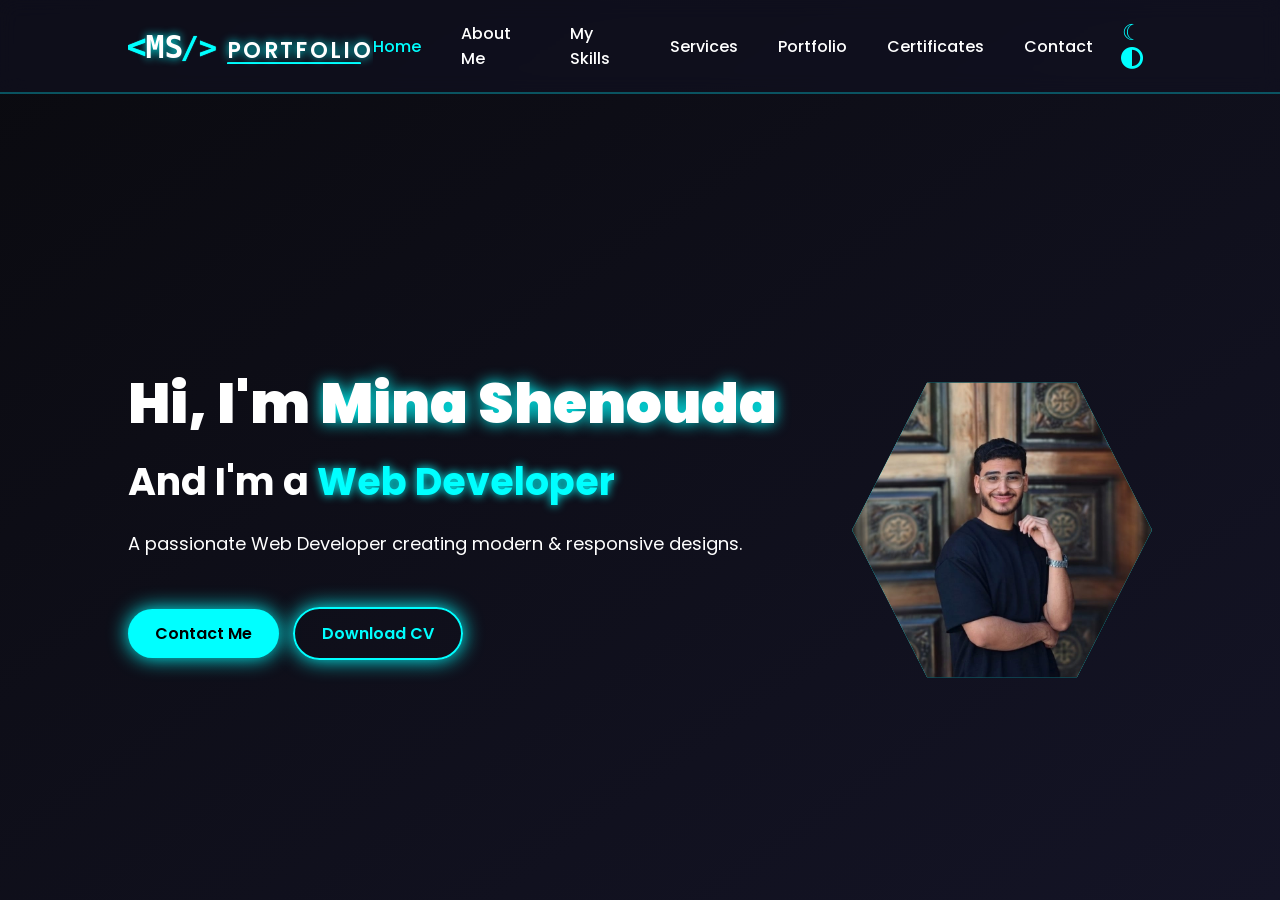
==== index.html @ 199a27c0 "Initial commit - Fresh Portfolio" ====
<!DOCTYPE html>
<html lang="en">
<head>
  <meta charset="UTF-8" />
  <meta name="viewport" content="width=device-width, initial-scale=1.0" />
  <title>Mina Shenouda</title>
  <link href="https://fonts.googleapis.com/css2?family=Poppins:wght@300;400;600;700;900&display=swap" rel="stylesheet"/>
  <!-- AOS CSS -->
  <link href="https://unpkg.com/aos@2.3.1/dist/aos.css" rel="stylesheet"/>
  <link rel="stylesheet" href="00.css" />
  <link rel="stylesheet" href="https://cdnjs.cloudflare.com/ajax/libs/font-awesome/6.5.0/css/all.min.css"/>

    

</head>
<body>
  <!-- HEADER -->
  <!-- HEADER -->
  <header>
    
    
      <!-- LOGO -->
    <svg xmlns="http://www.w3.org/2000/svg" viewBox="0 0 420 70" width="250" height="50">
  <!-- <MS/> -->
  <text class="font" x="-3" y="55" font-family="monospace" font-size="58" font-weight="700" 
        fill="#0ff"   opacity="7" style="text-shadow: 0 0 1px #0ff;">&lt;</text>

  <text x="30" y="55" font-family="monospace" font-size="54" font-weight="700" 
      fill=" var(--text)"    opacity="3" style="   text-shadow: 0 0 8px #0ff;">MS</text>

  <text x="90" y="55" font-family="monospace" font-size="52" font-weight="700" 
        fill="#0ff" opacity="7"  style="text-shadow: 0 0 1px #0ff;">/&gt;</text>

  <!-- PORTFOLIO -->
  <text x="170" y="55" font-family="Poppins, sans-serif" font-size="38" font-weight="600" 
     letter-spacing="4" fill=" var(--text)"  style="  text-shadow: 0 0 10px #0ff;">PORTFOLIO</text>

  <!-- خط تحت -->
  <rect x="170" y="63" width="230" height="3" rx="2" 
        fill="#0ff" opacity="7" style="filter: drop-shadow(0 0 1px #0ff);"/>
</svg>
 






    
    <!-- قائمة الكمبيوتر -->
    <nav class="desk-nav">
      <a href="index.html">Home</a>
      <a href="about me.html">About Me</a>
      <a href="my skiils.html">My Skills</a>
      <a href="sevices.html">Services</a>
      <a href="portofolio.html">Portfolio</a>
      <a href="certificates.html">Certificates</a>
      <a href="contact.html">Contact</a>
    </nav>

    <!-- زر القائمة (موبايل) -->
    <button class="menu-toggle">
      <span></span>
      <span></span>
      <span></span>
    </button>

    <!-- زر الثيم -->
     <button class="theme-toggle desk-only"><i class="fas fa-adjust"></i></button>
  </header>

  <!-- قائمة الموبايل -->
  <nav class="mobile-nav  ">
    <button class="theme-toggle  top  "><i class="fas fa-adjust"></i></button>
    <a href="index.html" class="active">Home</a>
    <a href="about me.html">About Me</a>
    <a href="my skiils.html">My Skills</a>
    <a href="sevices.html">Services</a>
    <a href="portofolio.html">Portfolio</a>
    <a href="certificates.html">Certificates</a>
    <a href="contact.html">Contact</a>
  </nav>
  <div class="overlay"></div>

  <!-- HERO -->
  <section class="hero" id="home">
    <div class="hero-text">
      <h1>Hi, I'm <span>Mina Shenouda</span></h1>
      <h3>And I'm a <span id="typed"></span></h3>
      <p>A passionate Web Developer creating modern & responsive designs.</p>
      <a href="contact.html" class="btn">Contact Me</a>
      <a href="Mina_Shenouda_CV_ATS (3).pdf" class="btn btn-outline">Download CV</a>
    </div>
  <div class="shadoimg">
    <div class="hero-img">
      <img src="WhatsApp Image 2026-07-01 at 4.11.29 PM.jpeg" alt="Profile"/>
    </div>
    </div>
  </section>

  <!-- AOS JS -->
  <script src="https://unpkg.com/aos@2.3.1/dist/aos.js"></script>
  <script>
    document.addEventListener("DOMContentLoaded", () => {
      // ===== Typed Effect =====
      const phrases = [
        "Web Developer",
        "UI/UX Specialist.",
        "Problem Solver.",
        "Product builder"
      ];
      const typedEl = document.getElementById("typed");
      let phraseIndex = 0, charIndex = 0, deleting = false;

      function typeEffect() {
        if (!typedEl) return;
        const current = phrases[phraseIndex];
        if (!deleting) {
          typedEl.textContent = current.slice(0, ++charIndex);
          if (charIndex === current.length) {
            deleting = true;
            setTimeout(typeEffect, 1200);
            return;
          }
        } else {
          typedEl.textContent = current.slice(0, --charIndex);
          if (charIndex === 0) {
            deleting = false;
            phraseIndex = (phraseIndex + 1) % phrases.length;
          }
        }
        setTimeout(typeEffect, deleting ? 60 : 90);
      }
      typeEffect();

      // ===== AOS Initialization =====
      AOS.init({ duration: 1000, once: true });

      // ===== القائمة (موبايل) =====
    

      // ===== زر تغيير الثيم =====
      const themeBtn = document.querySelector(".theme-toggle");
      themeBtn.addEventListener("click", () => {
        document.body.classList.toggle("light");
      });
    });
  </script>
  <script src="333.js"></script>
</body>
</html>
---- 00.css ----
:root {
  --bg-start: #0a0a0f;
  --bg-end: #141426;
  --panel: #111122;
  --accent: #0ff;   /* أخضر نيون ثابت */
  --muted: #9aa0a6;
  --text: #fff;
}

/* الوضع الداكن */
[data-theme="dark"] {
  --bg-start: #0a0a0f;
  --bg-end: #141426;
  --panel: #111122;
  --text: #fff;
  --accent: #0ff;
}

/* الوضع الفاتح */
[data-theme="light"] {
  --bg-start: #f9f9ff;
  --bg-end: #e0e0ff;
  --panel: #fff;
  --text: #000000 !important; /* النص غامق عشان يبان */
  --accent: #0ff;
}

/* ===== Global ===== */
* {
  margin: 0;
  padding: 0;
  box-sizing: border-box;
}


body {
  font-family: "Poppins", sans-serif;
  background: linear-gradient(145deg, var(--bg-start), var(--bg-end));
  color: var(--text);
  overflow-x: hidden;
  scroll-behavior: smooth;
  transition: background 0.5s ease, color 0.5s ease;
}

/* ===== HEADER ===== */
header {
  width: 100%;
  padding: 20px 10%;
  display: flex;
  justify-content: space-between;
  align-items: center;
  position: fixed;
  top: 0;
  left: 0;
  background: rgba(17, 17, 34, 0.6) /* لون غامق شفاف */ !important;
  border-bottom: 2px solid rgba(0, 240, 255, 0.3); /* خط تحت بسيط نيون */


  backdrop-filter: blur(10px);
  z-index: 1000;
  animation: slideDown 1s ease forwards;
}

/* حركة نزول الهيدر */
@keyframes slideDown {
  from { transform: translateY(-20px); opacity: 0; }
  to { transform: translateY(0); opacity: 1; }
}

.logo {
  font-size: 28px;
  font-weight: 700;
  color: var(--muted) !important;
  text-shadow: 0 0 15px var(--accent);
}

nav {
  display: flex;
  gap: 40px !important;
  align-items: center;
}

nav a {
  text-decoration: none;
  color: var(--text) !important;
  font-weight: 500;
  position: relative;
  transition: 0.3s;
}

nav a::after {
  content: "";
  position: absolute;
  left: 0;
  bottom: -6px;
  width: 0%;
  height: 2px;
  background: var(--accent);
  box-shadow: 0 0 8px var(--accent);
  transition: 0.3s;
}








 nav a:hover {
  color: var(--accent) !important;
}
 nav a:hover::after {
  width: 100%;



}
nav a.active {
  color: var(--accent) !important;
}

nav a.active::after {
  width: 0%;
}






/* زر تغيير الثيم */
.theme-toggle {
  font-size: 22px;
  margin-left: 20px;
  color: var(--accent);
  cursor: pointer;
  background: none;
  border: none;
  width: 40px;
}



/* ===== HERO ===== */
.hero {
  min-height: 100vh;
  display: flex;
  align-items: center;
  justify-content: space-between;
  padding: 0 10%;
  padding-top: 160px;
  overflow: hidden;
  flex-wrap: wrap;
 
}
.hero-text {
 
  max-width: 650px;
  opacity: 0;
  transform: translateY(40px);
  animation: fadeSlideUp 1.2s ease forwards 0.5s;
}
.hero-text h1 {
  font-size: 56px;
  font-weight: 900;
  line-height: 1.2;
}
.hero-text h1 span {
  color: var(--muted);
  text-shadow: 0 0 15px var(--accent);
}
.hero-text h3 {
  font-size: 38px;
  margin: 15px 0;
  color: var(--muted);
  width: 100%;
}



.mobile-nav a {
  position: relative;
  transition: color 0.7s ease;
}

.mobile-nav a::after {
  content: "";
  position: absolute;
  left: 0;
  bottom: -6px;
  width: 0%;
  height: 2px;
  background: var(--accent);
  box-shadow: 0 0 8px var(--accent);
  transition: width 0.7s ease;
}

.mobile-nav a.touched {
  color: var(--accent) !important;
}

.mobile-nav a.touched::after {
  width: 100%;
}











@media (hover: hover) and (pointer: fine) {
  nav a:hover {
    color: var(--accent) !important;
  }
  nav a:hover::after {
    width: 100%;
  }
}



/* العنصر يظهر بس على الموبايل */
.mobile-only {
  display: none;
}

@media (max-width: 768px) {
 .hero-text h3 {
  display: block;
  font-size: 22px;
  padding: 0 2%;
  margin: 25px 0;
  color: var(--muted);
  width: 100%;
  font-weight: bolder;
} 
.mobile-nav a.active {
  color:var(--accent)  !important;
  font-weight: bold;
}


  



.hero-text h1 {
  font-size: 27px;
  font-weight: 900;
  line-height: 1.2;
  padding: 0 5px;
  
}

.hero-text p {
  margin: 20px 1;
  font-size: 16px !important;
  color: var(--muted) ;
  padding: 0 5px;
}
.hero {
  min-height: 100vh;
  display: flex;
  align-items: center;
  justify-content: space-between;
  padding: 0 3%;
  padding-top: 120px !important;
  overflow: hidden;
  flex-wrap: wrap;
 
}
.hero-img{
  margin: 0 10%;
  
}
header{
  padding: 20px 3%!important;
   background: rgba(33, 33, 51, 0.408) !important;
}
  
}




.hero-text #typed {
  color: var(--accent);
  text-shadow: 0 0 10px var(--accent);
}
.hero-text p {
  margin: 20px 0;
  font-size: 18px;
  color: var(--muted) ;
}
.btn {
  display: inline-block;
  padding: 12px 27px;
  margin-top: 30px;
  margin-bottom: 30px;
  border-radius: 30px;
  background: var(--accent);
  color: #000;
  font-weight: 600;
  text-decoration: none;
  box-shadow: 0 0 20px var(--accent);
  transition: 0.3s;
}
.btn:hover {
  transform: translateY(-3px) scale(1.05);
}
.btn-outline {
  background: transparent;
  color: var(--accent);
  border: 2px solid var(--accent);
  margin-left: 10px;
}
.btn-outline:hover {
  background: var(--accent);
  color: #000;
}



.hero-img {
  width: 300px;
  height: 340px;
  clip-path: polygon(25% 6.7%, 75% 6.7%, 100% 50%, 75% 93.3%, 25% 93.3%, 0% 50%);
  background: var(--accent);
  box-shadow: 0 0 30px var(--accent);
  overflow: hidden;
  opacity: 0;
  transform: scale(0.5) rotate(-10deg);
  animation: zoomRotate 2s ease forwards 1.5s, floatHex 4s ease-in-out infinite;
}
.hero-img img {
 
  width: 100%;
  height: 100%;
  object-fit: cover;
  transition: transform 2s ease;
}
.hero-img:hover img {
  transform: translateY(-20px);
}

@keyframes floatHex {
  0%, 100% { transform: translateY(0); }
  50% { transform: translateY(-12px); }
}
@keyframes fadeSlideUp {
  to { opacity: 1; transform: translateY(0); }
}
@keyframes zoomRotate {
  to { opacity: 1; transform: scale(1) rotate(0deg); }
}

/* ===== SECTIONS ===== */
section {
  padding: 100px 10%;
}
section h2 {
  font-size: 36px;
  text-align: center;
  margin-bottom: 40px;
  color: var(--accent);
  text-shadow: 0 0 10px var(--accent);
}

/* ===== SERVICES ===== */
.services {
  display: grid;
  grid-template-columns: repeat(auto-fit, minmax(250px, 1fr));
  gap: 25px;
  justify-content: center;
}
.services .card {
  background: var(--panel);
  padding: 25px;

  border-radius: 14px;
  box-shadow: 0 0 15px rgba(0, 255, 255, 0.2);
  transition: 0.4s;
  text-align: center;
  opacity: 0;
  transform: translateY(30px);
}
.services .card.show {
  opacity: 1;
  transform: translateY(0);
}
.services .card:hover {
  transform: translateY(-10px) scale(1.05);
  box-shadow: 0 0 25px rgba(0, 255, 255, 0.6);
}
.services .card i {
  margin-bottom: 15px;
  font-size: 36px;
  color: var(--accent);
}

/* ===== PORTFOLIO ===== */
.grid {
  display: grid;
  grid-template-columns: repeat(auto-fit, minmax(280px, 1fr));
  gap: 40px;
}
.cardP {
  position: relative;
  background: var(--panel);
  border-radius: 18px;
  overflow: hidden;
  min-height: 250px;
  box-shadow: 0 6px 20px rgba(0, 0, 0, 0.5);
  cursor: pointer;
  opacity: 0;
  transform: translateY(40px);
  transition: transform 0.5s, opacity 0.5s;
}
.cardP.show {
  opacity: 1;
  transform: translateY(0);
}
.cardP img {
  width: 100%;
  height: 100%;
  object-fit: cover;
  filter: brightness(0.56) contrast(0.9);
  transition: transform 0.5s, filter 0.35s;
}
.overlay {
  position: absolute;
  inset: 0;
  display: flex;
  flex-direction: column;
  justify-content: center;
  align-items: center;
  padding: 28px;
  text-align: center;
  color: #fff;
  opacity: 0;
  transform: translateY(8px) scale(0.98);
  transition: opacity 0.32s, transform 0.32s;
  pointer-events: none;
  background: linear-gradient(transparent, rgba(0, 255, 255, 0.6));
}
.cardP:hover img {
  transform: scale(1.06);
  filter: brightness(0.36) contrast(1.03);
}
.cardP:hover .overlay {
  opacity: 1;
  transform: translateY(0) scale(1);
  pointer-events: auto;
}

/* ===== BADGE ===== */
.badge {
  position: absolute;
  bottom: 14px;
  left: 50%;
  transform: translateX(-50%);
  background: rgba(0, 255, 255, 0.1);
  border: 1px solid var(--accent);
  padding: 8px 16px;
  border-radius: 20px;
  color: var(--accent);
  font-size: 14px;
  display: flex;
  align-items: center;
  gap: 8px;
  opacity: 0;
  transition: 0.3s;
  pointer-events: none;
}
.cardP:hover .badge {
  opacity: 1;
  pointer-events: auto;
  bottom: 24px;
}
.badge a {
  text-decoration: none;
  color: var(--accent);
  font-weight: 600;
}

/* ===== CONTACT ===== */

/* ===== Sticky Footer Fix ===== */

.contact-container {
  display: flex;
  justify-content: center;
  align-items: center;
  padding: 80px 10%;
  margin-top: 50px;
}
.contact-card {
  background: var(--panel);
  border-radius: 25px;
  padding: 50px 40px;
  max-width: 600px;
  width: 100%;
  box-shadow: 0 0 20px var(--accent);
  display: flex;
  flex-direction: column;
  gap: 25px;
  position: relative;
  transition: 0.5s;
}
.contact-card::before {
  content: "";
  position: absolute;
  top: -5px;
  left: -5px;
  right: -5px;
  bottom: -5px;
  border-radius: 25px;
  background-color:var(--panel);
  background-size: 300% 300%;
  animation: glow 8s linear infinite;
  z-index: -1;
  filter: blur(20px);
}
@keyframes glow {
  0% { background-position: 0 0; }
  50% { background-position: 300% 0; }
  100% { background-position: 0 0; }
}
.contact-card h2 {
  text-align: center;
  color: var(--accent);
  text-shadow: 0 0 15px var(--accent);
  margin-bottom: 20px;
  font-size: 32px;
}
.contact-card input,
.contact-card textarea {
  width: 100%;
  padding: 15px 20px;
  border-radius: 12px;
  border: none;
  background: #1a1a2a;
  color: var(--text);
  font-size: 16px;
  outline: none;
  transition: 0.3s;
}
.contact-card input:focus,
.contact-card textarea:focus {
  box-shadow: 0 0 12px var(--accent);
}
.contact-card textarea {
  resize: none;
  min-height: 120px;
}
.contact-card button {
  padding: 15px 25px;
  border-radius: 30px;
  border: none;
  background: #000;
  color: var(--accent);
  font-weight: 600;
  font-size: 16px;
  cursor: pointer;
  transition: 0.3s;
  box-shadow: 0 0 20px var(--accent);
}
.contact-card button:hover {
  transform: scale(1.02);
  box-shadow: 0 0 30px var(--accent);
  background: var(--accent);
  color: #000;
}

.socials {
  display: flex;
  justify-content: center;
   gap: 10px;
  margin-top: 15px;
}
.socials a {
  width: 48px;
  height: 48px;
  border-radius: 50%;
  display: flex;
  align-items: center;
  justify-content: center;
  border: 2px solid var(--accent);
  color: var(--accent);
  font-size: 20px;
  transition: 0.3s;
  text-decoration: none;
}
/* العنصر يظهر بس على الموبايل */


@media (max-width: 768px) {
 .socials a{
    display: block;
    width: 38px;
  height: 38px;
  border-radius: 70% !important;
  display: flex;
  align-items: center;
  justify-content: center;
  border: 2px solid var(--accent);
  color: var(--accent);
  font-size: 20px;
  transition: 0.3s;
  text-decoration: none;

  }
  .contact-card{
     box-shadow: 0 0 20px var(--accent);
  }

}



.socials a:hover {
  transform: scale(1.2);
  background: var(--accent);
  color: #000;
}

footer {
  text-align: center;
  padding: 20px;
  background: #0a0a0f;
  color: #666;
  font-size: 14px;
  margin-top: 40px; /* مسافة فوق الفوتر */
}






 
/* ===== Skills Bars ===== */
.skills-bars {
  display: flex;
  flex-direction: column;
  gap: 20px;
  margin-bottom: 30px;
}
.skill-bar span {
  font-size: 1rem;
  margin-bottom: 5px;
  display: flex;
  justify-content: space-between;
}
.progress {
  background: rgba(0, 255, 255, 0.1);
  border-radius: 30px;
  overflow: hidden;
  height: 14px;
  position: relative;
}
.progress div {
  height: 100%;
  background: var(--accent);
  box-shadow: 0 0 15px var(--accent);
  border-radius: 30px;
  position: relative;
}
.progress div::after {
  content: attr(data-percent);
  position: absolute;
  right: 10px;
  top: -25px;
  font-size: 0.9rem;
  color: var(--accent);
  font-weight: 600;
}

/* ===== About Buttons ===== */
.about-buttons {
  display: flex;
  gap: 15px;
}
.about-buttons a {
  text-decoration: none;
  color: var(--accent);
  background: #0a0a0a;
  padding: 12px 25px;
  border-radius: 30px;
  font-weight: 600;
  transition: 0.3s;
  box-shadow: 0 0 15px var(--accent);
}
/* العنصر يظهر بس على الموبايل */


@media (max-width: 768px) {
.about-buttons a  {
    display: block;
      padding: 12px 20px !important;
  }
}



.about-buttons a:hover {
  background: var(--accent);
  color: #0a0a0a;
}

/* ===== Certificates Section ===== */
    .certificates {
      padding: 100px 20px;
      text-align: center;
      position: relative;
    }
    .certificates h2 {
      font-size: 2.5rem;
      color: #00f0ff;
      margin-bottom: 50px;
      position: relative;
    }
    .certificates h2::after {
      content: '';
      display: block;
      width: 60px;
      height: 3px;
      background: #00f0ff;
      margin: 10px auto 0;
      border-radius: 2px;
    }

    /* ===== Timeline ===== */
    .timeline {
      position: relative;
      margin: 0 auto;
      padding: 20px 0;
    }
    .timeline::after {
      content: '';
      position: absolute;
      width: 3px;
      background: #00f0ff;
      top: 0;
      bottom: 0;
      left: 50%;
      margin-left: -1.5px;
      box-shadow: 0 0 15px #00f0ff;
    }

    .timeline-item {
      padding: 20px 10px;
      position: relative;
      background:var(--panel);
      border: 1px solid rgba(0, 240, 255, 0.3);
      border-radius: 15px;
      width: 45%;
      box-shadow: 0 0 20px rgba(0, 240, 255, 0.1);
      transition: 0.3s;
    }
    .timeline-item:hover {
      transform: translateY(-5px);
      box-shadow: 0 0 30px rgba(0, 240, 255, 0.4);
    }

    .timeline-item h3 {
      color: #00f0ff;
      margin-bottom: 10px;
    }
    .timeline-item p {
      font-size: 0.95rem;
      margin-bottom: 15px;
      line-height: 1.6;
    }
    .timeline-item span {
      font-weight: bold;
      color: #00f0ff;
    }
    .timeline-item a {
      display: inline-block;
      text-decoration: none;
      background:#0a0a0a;
      color:#00f0ff;
      padding: 8px 50px;
      border-radius: 25px;
      font-weight: 600;
      transition: 0.3s;
      box-shadow: 0 0 10px #00f0ff;

    }
    .timeline-item a:hover {
      background: #00f0ff;
      color: #0a0a0a;
     
    }

    /* Positioning left and right */
    .timeline-item.left {
      left: 0;
    }
    .timeline-item.right {
      left: 55%;
    }

    /* Dots */
    .timeline-item::before {
      content: '';
      position: absolute;
      top: 25px;
      width: 20px;
      height: 20px;
      border-radius: 50%;
      background: #00f0ff;
      box-shadow: 0 0 15px #00f0ff;
      z-index: 1;
    }
    .timeline-item.left::before {
      right: -40px;
    }
    .timeline-item.right::before {
      left: -40px;
    }

@media screen and (max-width: 768px) {
  .timeline {
    padding-left: 30px !important; /* مسافة من الشمال */
    margin-left:-30px;
    position: relative;
    overflow: hidden;
  }

  .timeline::after {
    left: 40px;   /* مكان الخط */
  
   
  }

  .timeline-item {
    position: relative;
    width: 90%;
    margin: 0 0 50px 5px;
    left: 25px !important;
  }

  .timeline-item.left,
  .timeline-item.right {
    left: 0 ;
  }

  .timeline-item::before {
    left: -27px;   /* 🔥 الدواير تبقى فوق الخط */
    
  }

  .timeline-item .content {
    margin-left: 30px; /* ✅ الكارد يبعد عن الخط شوية */
  
  }

  body {
    overflow-x: hidden !important;
  }

  
}

    /* زر الهامرجر */
  
  /* ====== الإعدادات العامة ====== */

/* ====== الهيدر ====== */



/* ====== القائمة (كمبيوتر) ====== */
nav.desk-nav {
  display: flex;
  gap: 20px;
}

nav.desk-nav a {
  color: white;
  text-decoration: none;
  font-size: 16px;
  transition: color 0.3s;
}

body.light nav.desk-nav a {
  color: #111;
}

nav.desk-nav a:hover {
  color: #0ff;
}

/* ====== القائمة (موبايل) ====== */
nav.mobile-nav {
  position: fixed;
  top: 0;
  left: -260px;
  width: 260px;
  height: 100vh;
  background: rgba(20, 20, 40, 0.95);
  backdrop-filter: blur(10px);
  display: flex;
  flex-direction: column;
  gap: 20px;
  padding: 80px 20px;
  transition: left 0.4s ease, opacity 0.4s ease;
  opacity: 0;
  z-index: 1200;
}

nav.mobile-nav.active {
  left: 0;
  opacity: 1;
}

nav.mobile-nav a {
  color: white;
  text-decoration: none;
  font-size: 18px;
  opacity: 0;
  transform: translateY(20px);
}

nav.mobile-nav.active a {
  animation: slideIn 0.5s ease forwards;
}

@keyframes slideIn {
  from { opacity: 0; transform: translateY(20px); }
  to { opacity: 1; transform: translateY(0); }
}
/* روابط الموبايل الافتراضية */
nav.mobile-nav a {
  color: white !important;
  text-decoration: none;
  font-size: 18px;
  opacity: 0;
  transform: translateY(-20px);
}

/* عند فتح القائمة */
nav.mobile-nav.active a {
  animation: slideDown 0.5s ease forwards;
}

/* أنيميشن النزول */
@keyframes slideDown {
  from {
    opacity: 0;
    transform: translateY(-20px);
  }
  to {
    opacity: 1;
    transform: translateY(0);
  }
}

/* نعمل تأخير لكل رابط لتظهر بشكل متسلسل */
nav.mobile-nav.active a:nth-child(1) { animation-delay: 0.1s; }
nav.mobile-nav.active a:nth-child(2) { animation-delay: 0.2s; }
nav.mobile-nav.active a:nth-child(3) { animation-delay: 0.3s; }
nav.mobile-nav.active a:nth-child(4) { animation-delay: 0.4s; }
nav.mobile-nav.active a:nth-child(5) { animation-delay: 0.5s; }
nav.mobile-nav.active a:nth-child(6) { animation-delay: 0.6s; }
nav.mobile-nav.active a:nth-child(7) { animation-delay: 0.7s; }
nav.mobile-nav.active a:nth-child(8) { animation-delay: 0.8s; }

/* ====== زر الهامبرجر ====== */
.menu-toggle {
  display: none;
  flex-direction: column;
  justify-content: space-between;
  width: 30px;
  height: 22px;
  background: none;
  border: none;
  cursor: pointer;
  z-index: 1300;
  position: relative;
}

.menu-toggle span {
  display: block;
  height: 3px;
  width: 100%;
  background:var(--muted) ;
  border-radius: 3px;
  transition: all 0.4s ease;
  transform-origin: center;
}

/* أنيميشن فتح القائمة لعلامة ✖ */
.menu-toggle.active span:nth-child(1) {
  transform: rotate(45deg) translate(5px, 5px);
}
.menu-toggle.active span:nth-child(2) {
  opacity: 0;
}
.menu-toggle.active span:nth-child(3) {
  transform: rotate(-45deg) translate(5px, -5px);
}

/* ====== الخلفية (Overlay) ====== */


/* ====== موبايل فقط ====== */
@media (max-width: 768px) {
  .menu-toggle { display: flex; }
  nav.desk-nav { display: none; }
}

/* يظهر للكومبيوتر فقط */
.desk-only { display: block; }

/* يختفي على الموبايل */
@media (max-width: 768px) {
  .desk-only { display: none; }
}



.top{
 
  position: fixed;   /* ثابت بالنسبة للنافذة */
  top: 30px;         /* المسافة من فوق */
  right: 30px;       /* المسافة من اليمين */
  z-index: 1500;     /* عشان يفضل فوق كل العناصر */


}
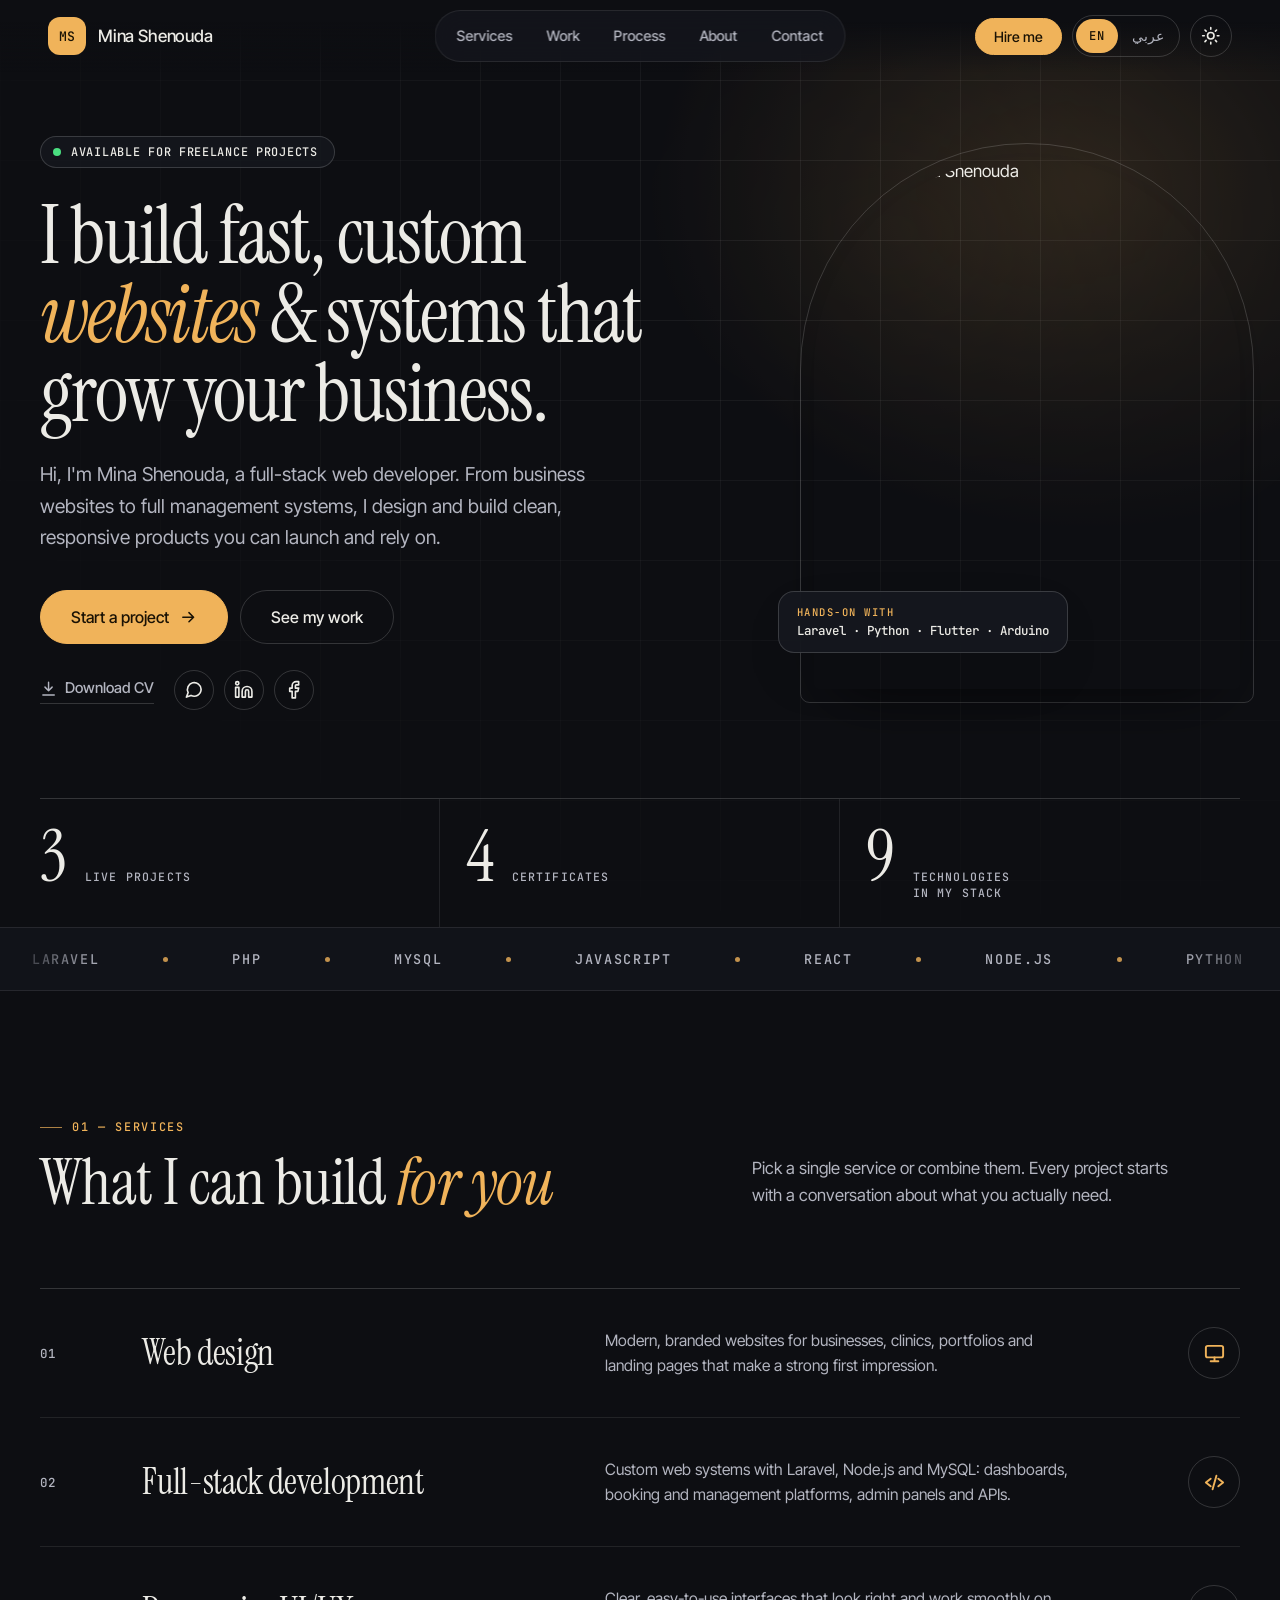
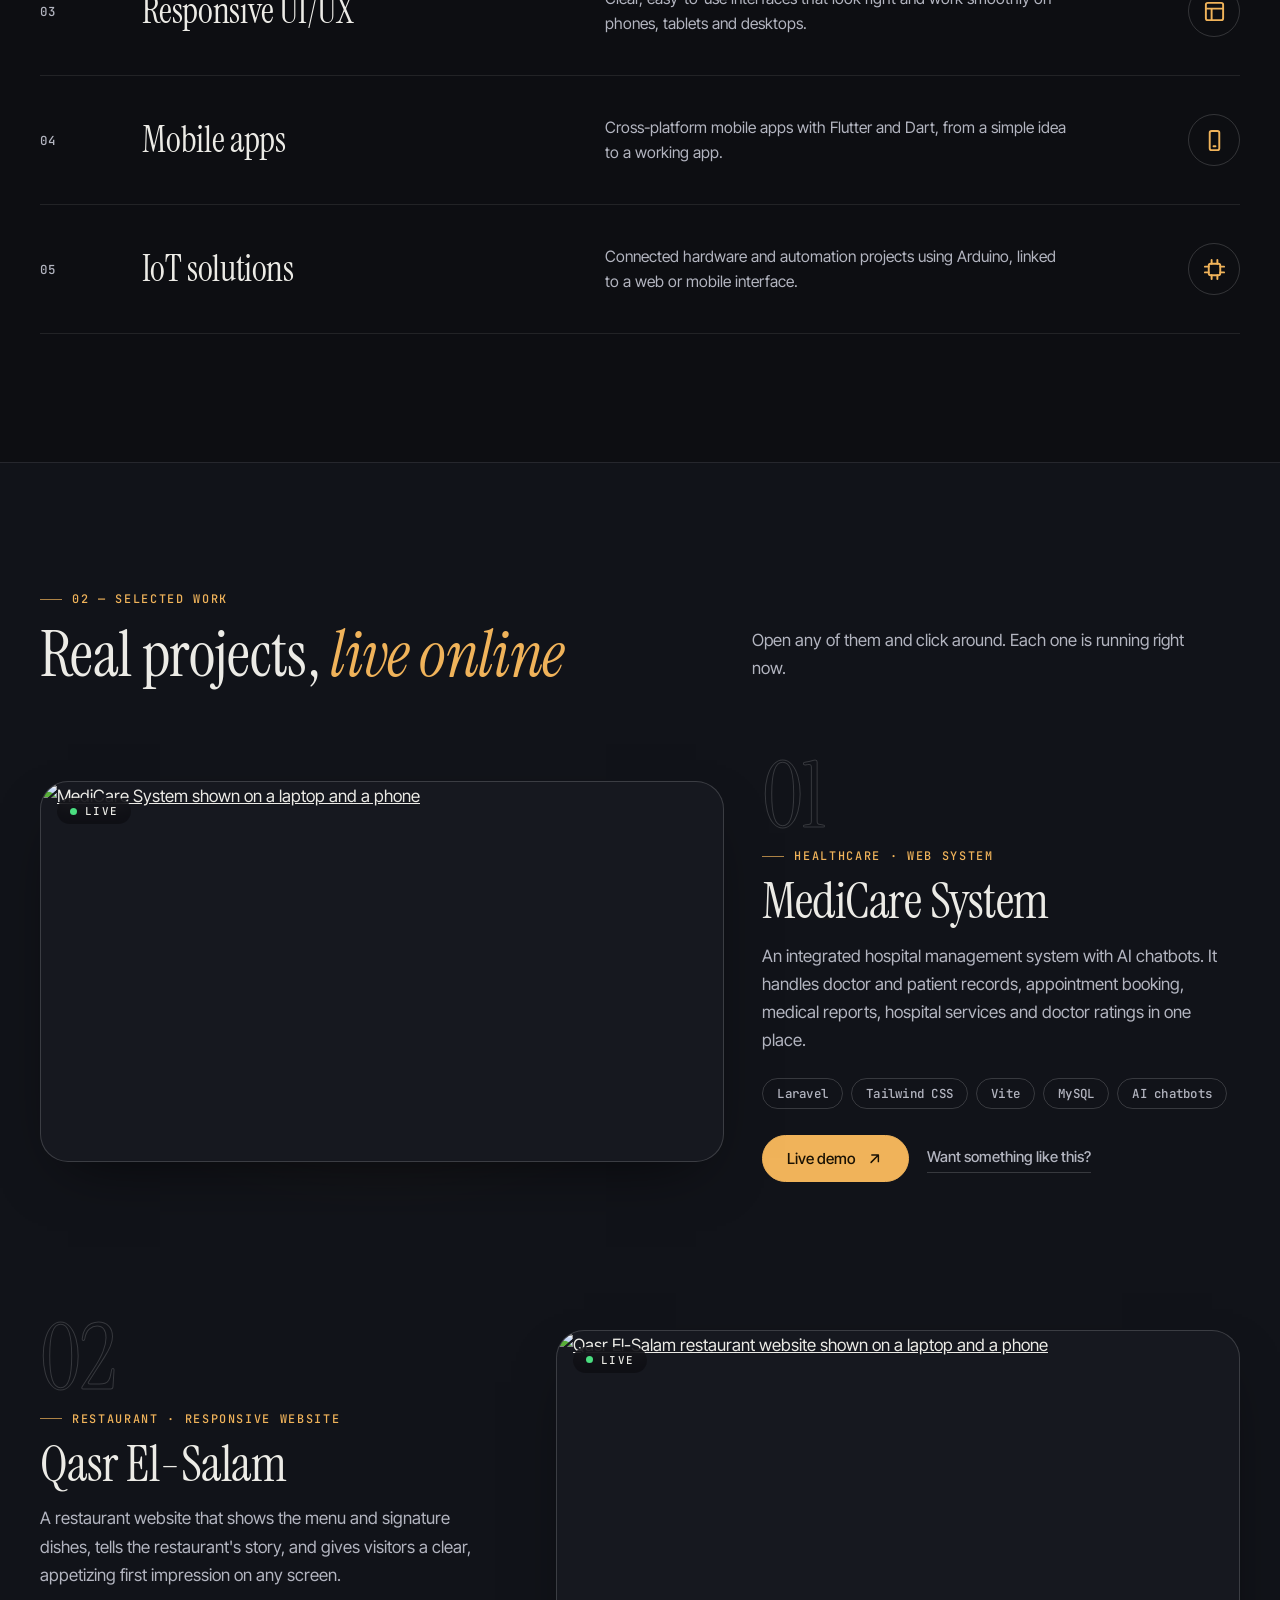
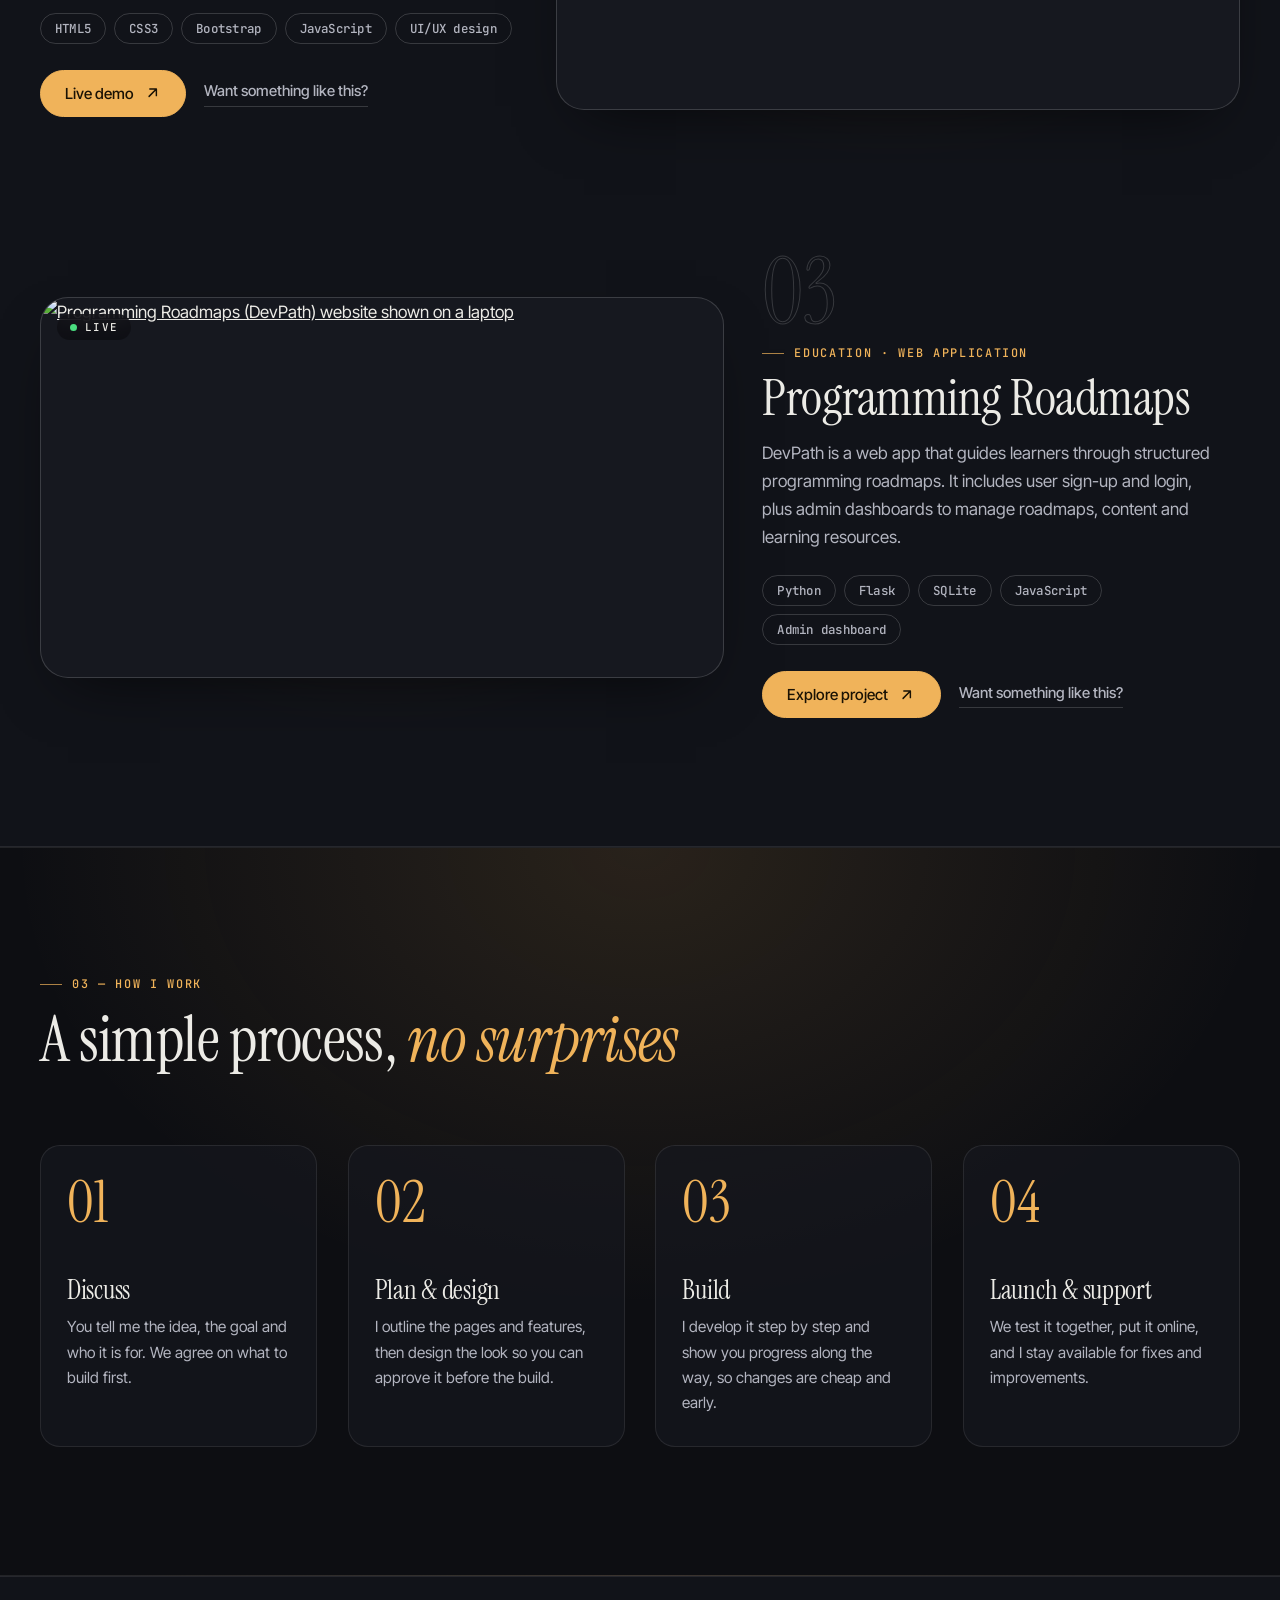
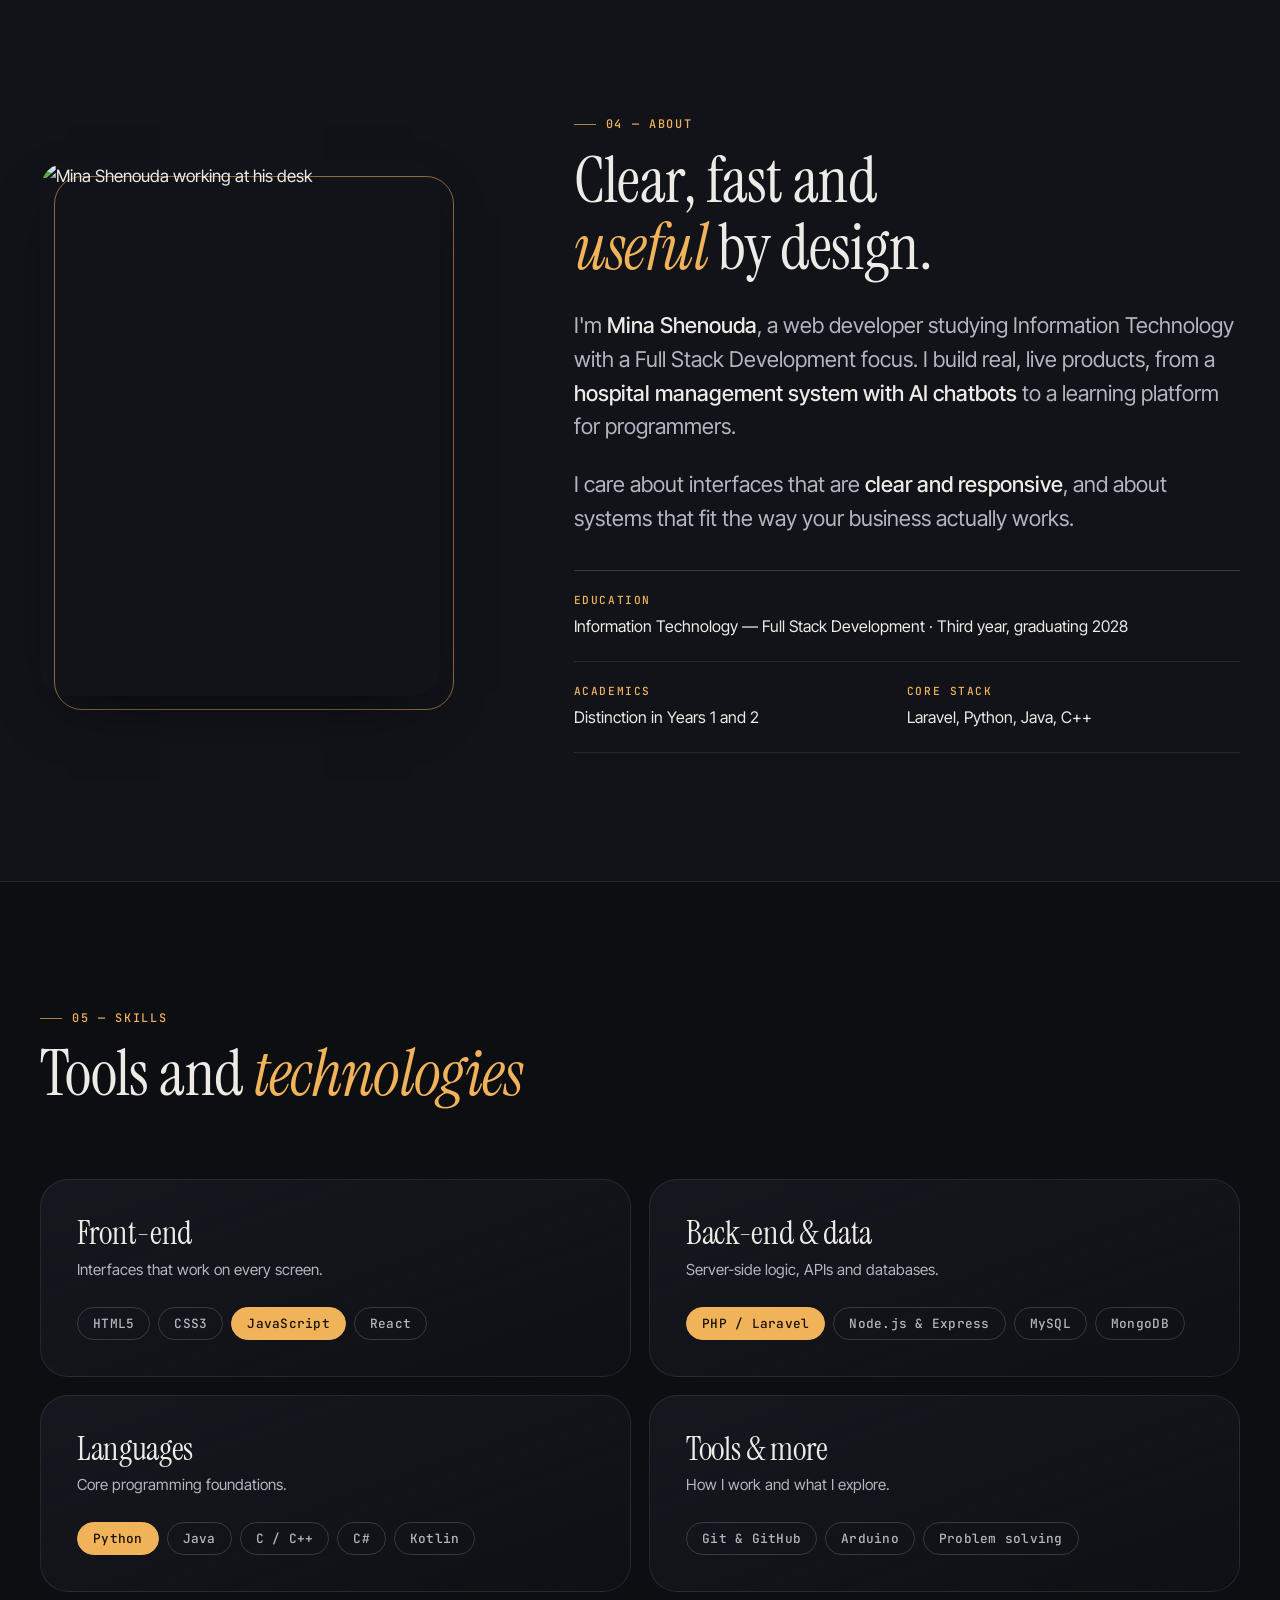
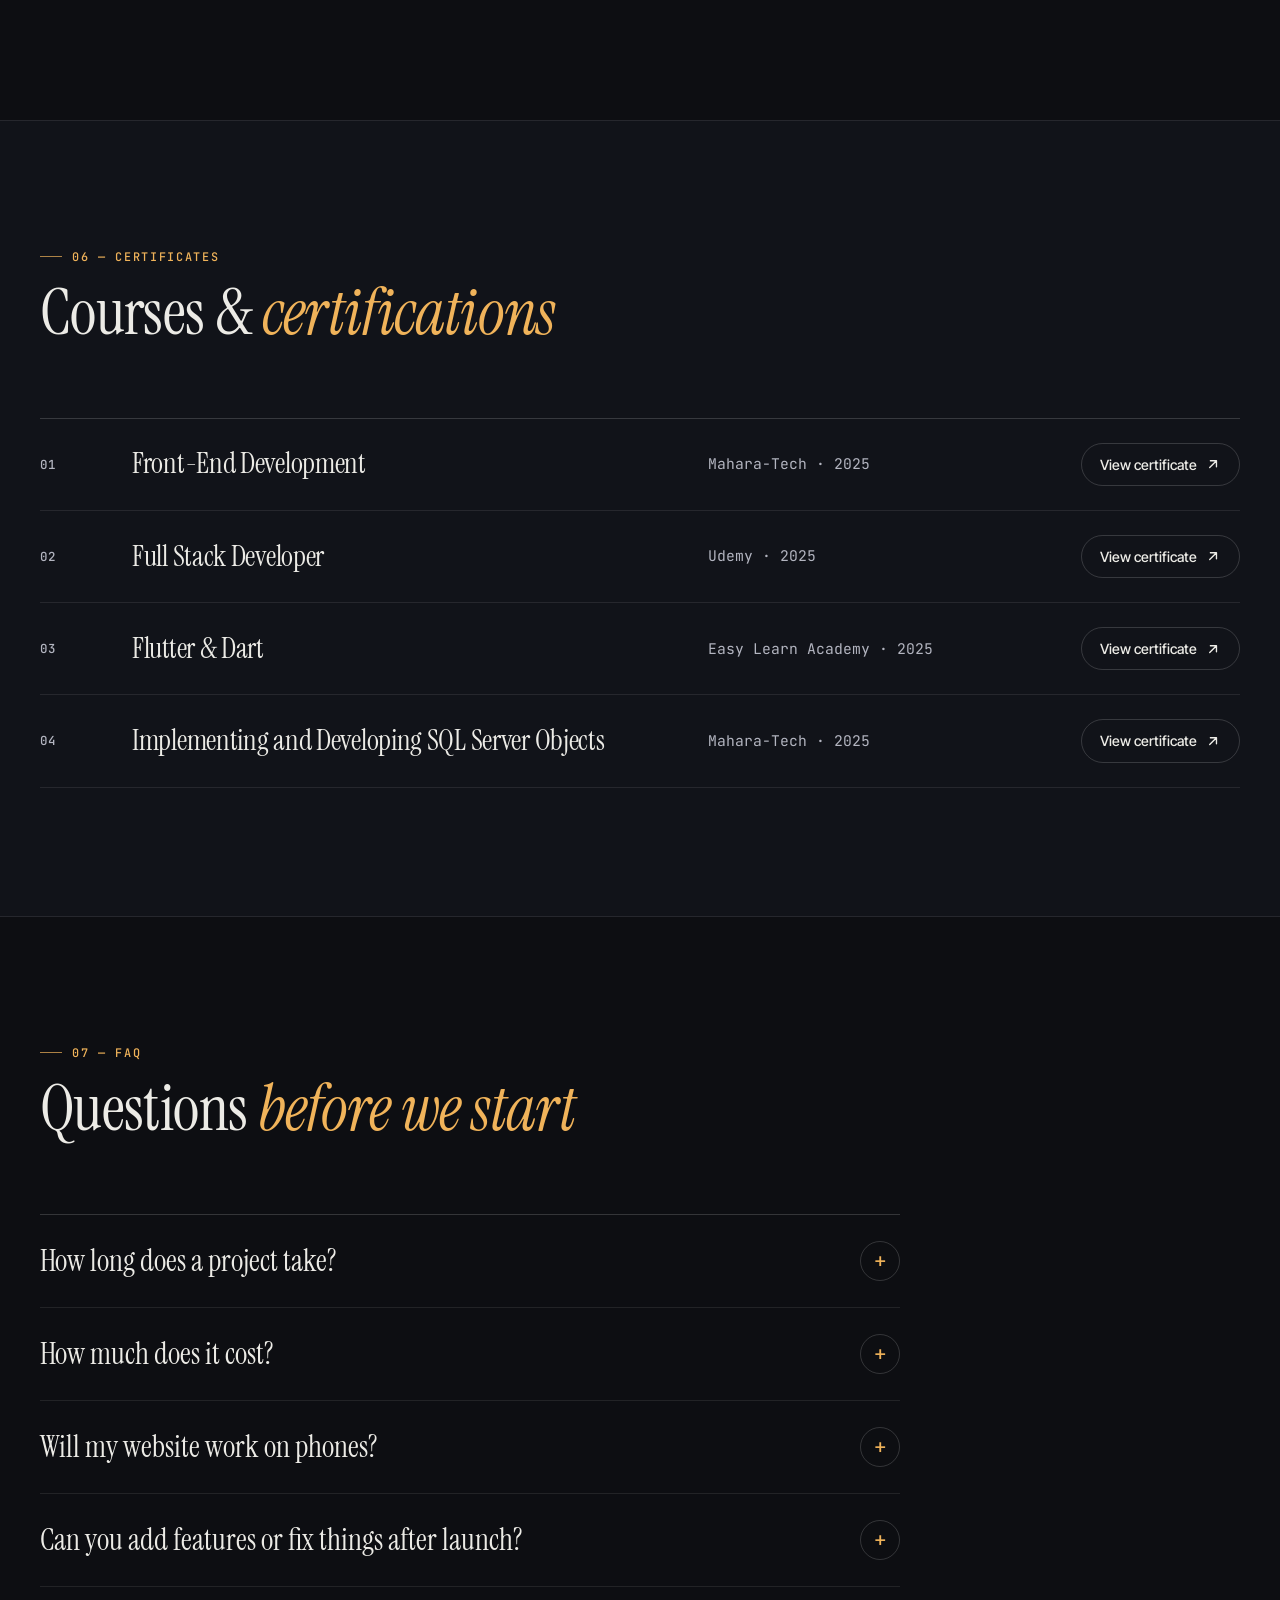
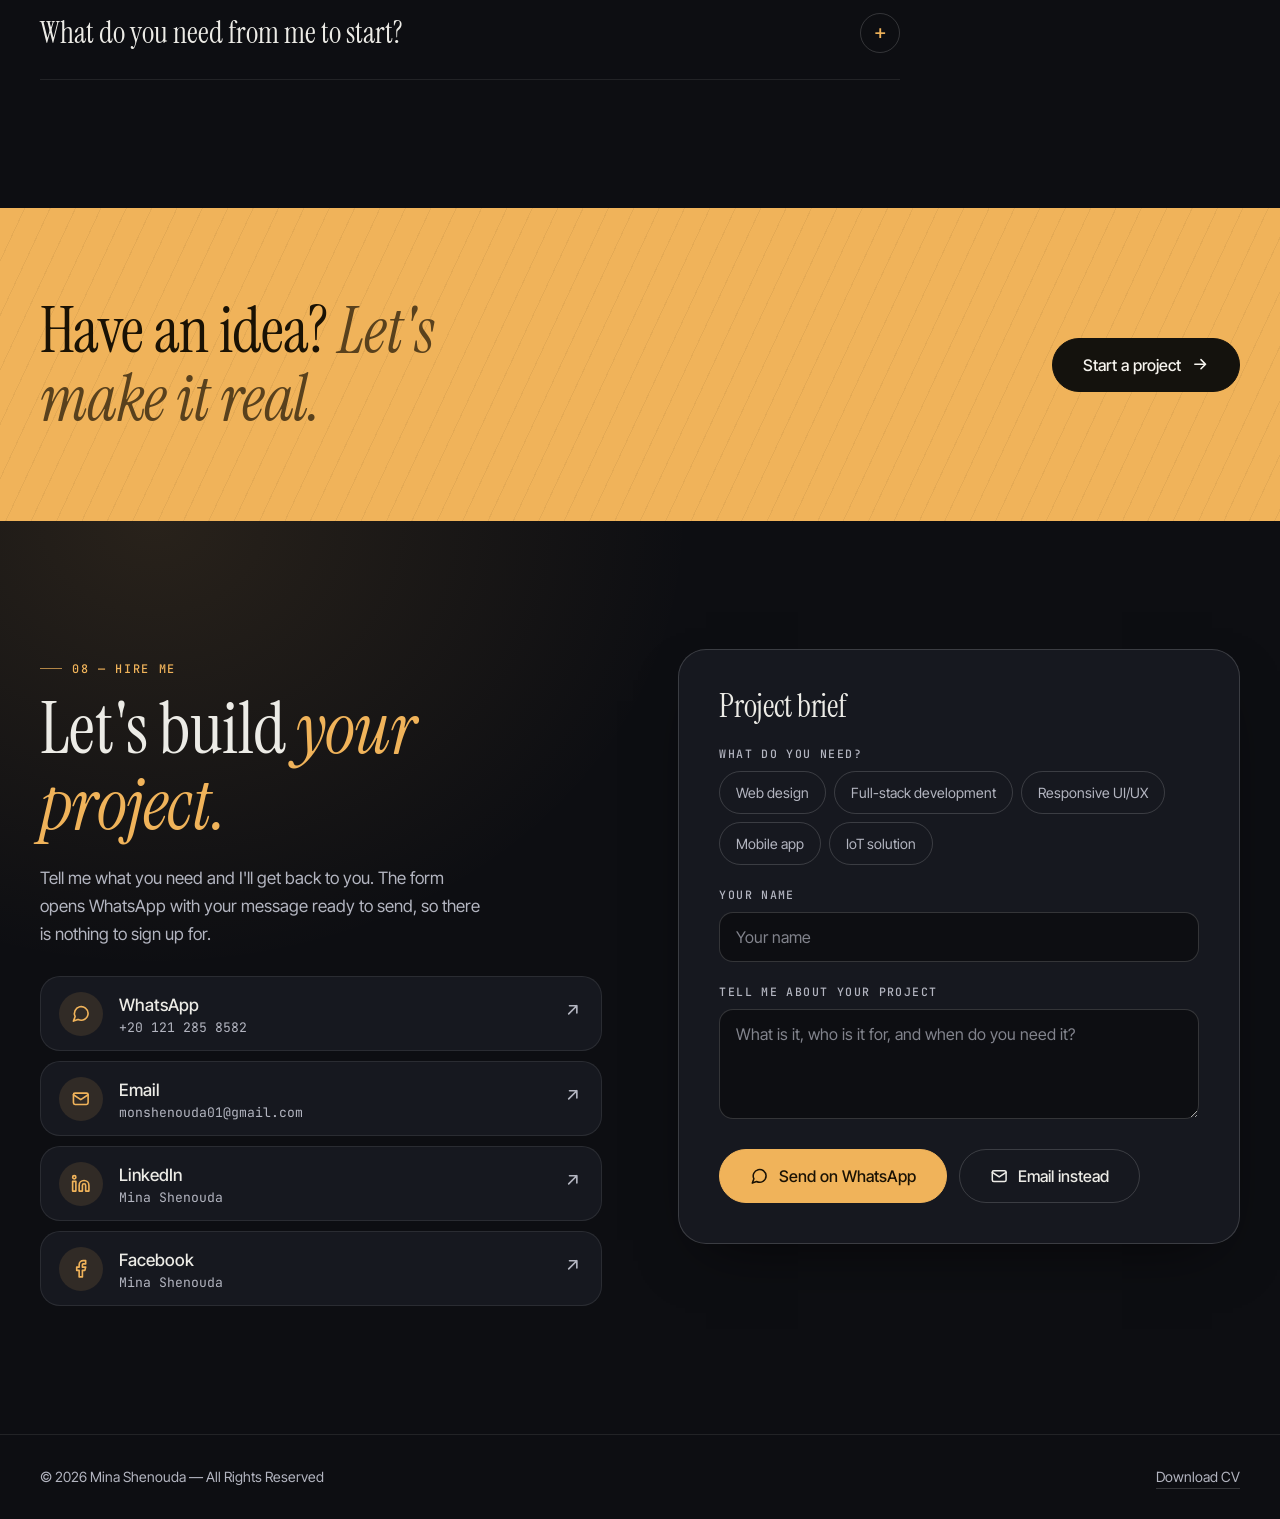
==== commit 27c52862: "Add files via upload New portfolio design" ====
--- a/index.html
+++ b/index.html
@@ -1,151 +1,214 @@
 <!DOCTYPE html>
-<html lang="en">
+
+<html data-theme="dark" lang="en">
 <head>
-  <meta charset="UTF-8" />
-  <meta name="viewport" content="width=device-width, initial-scale=1.0" />
-  <title>Mina Shenouda</title>
-  <link href="https://fonts.googleapis.com/css2?family=Poppins:wght@300;400;600;700;900&display=swap" rel="stylesheet"/>
-  <!-- AOS CSS -->
-  <link href="https://unpkg.com/aos@2.3.1/dist/aos.css" rel="stylesheet"/>
-  <link rel="stylesheet" href="00.css" />
-  <link rel="stylesheet" href="https://cdnjs.cloudflare.com/ajax/libs/font-awesome/6.5.0/css/all.min.css"/>
-
-    
-
+<meta charset="utf-8"/>
+<meta content="width=device-width, initial-scale=1" name="viewport"/>
+<title>Mina Shenouda | Freelance Full Stack Web Developer</title>
+<meta content="Mina Shenouda - freelance full-stack web developer. Custom websites, web systems, mobile apps and IoT solutions built with Laravel, Python, Flutter and more. Available for new projects." name="description"/>
+<meta content="#0d0e12" name="theme-color"/>
+<meta content="website" property="og:type"/>
+<meta content="Mina Shenouda | Freelance Full Stack Web Developer" property="og:title"/>
+<meta content="Custom websites, web systems, mobile apps and IoT solutions. Available for freelance projects." property="og:description"/>
+<meta content="assets/img/profile-hero.jpg" property="og:image"/>
+<meta content="Portrait of Mina Shenouda" property="og:image:alt"/>
+<meta content="Mina Shenouda" property="og:site_name"/>
+<meta content="assets/img/profile-hero.jpg" name="twitter:image"/>
+<meta content="summary_large_image" name="twitter:card"/>
+<meta content="Mina Shenouda | Freelance Full Stack Web Developer" name="twitter:title"/>
+<meta content="Custom websites, web systems, mobile apps and IoT solutions. Available for freelance projects." name="twitter:description"/>
+<script type="application/ld+json">{"@context":"https://schema.org","@type":"Person","name":"Mina Shenouda","jobTitle":"Freelance Full Stack Web Developer","email":"mailto:monshenouda01@gmail.com","telephone":"+201212858582","sameAs":["https://www.linkedin.com/in/mina-shenouda-7b002b254","https://www.facebook.com/share/1EahEcfzfz/"],"knowsAbout":["Laravel","PHP","Python","Flask","JavaScript","React","Node.js","MySQL","Flutter","Arduino"]}</script>
+<link href="data:image/svg+xml,%3Csvg%20xmlns%3D%27http%3A//www.w3.org/2000/svg%27%20viewBox%3D%270%200%2064%2064%27%3E%3Crect%20width%3D%2764%27%20height%3D%2764%27%20rx%3D%2716%27%20fill%3D%27%230d0e12%27/%3E%3Ctext%20x%3D%2732%27%20y%3D%2741%27%20font-size%3D%2724%27%20font-family%3D%27monospace%27%20font-weight%3D%27700%27%20text-anchor%3D%27middle%27%20fill%3D%27%23f0b35a%27%3EMS%3C/text%3E%3C/svg%3E" rel="icon"/>
+<link href="https://fonts.googleapis.com" rel="preconnect"/>
+<link crossorigin="" href="https://fonts.gstatic.com" rel="preconnect"/>
+<link href="https://fonts.googleapis.com/css2?family=Instrument+Serif:ital@0;1&amp;family=Inter+Tight:wght@400;500;600&amp;family=JetBrains+Mono:wght@400;500&amp;display=swap" rel="stylesheet"/>
+<link href="style.css" rel="stylesheet"/>
+<script>try{document.documentElement.dataset.theme=localStorage.getItem("theme")||"dark"}catch(e){}</script><script>try{var l=localStorage.getItem("lang");if(l!=="ar"&&l!=="en")l=/^ar/i.test(navigator.language||"")?"ar":"en";var r=document.documentElement;r.lang=l;r.dir=l==="ar"?"rtl":"ltr";window.__arFonts=function(){if(document.getElementById("ar-fonts"))return;var k=document.createElement("link");k.id="ar-fonts";k.rel="stylesheet";k.href="https://fonts.googleapis.com/css2?family=Cairo:wght@500;600;700&family=IBM+Plex+Sans+Arabic:wght@400;500;600&display=swap";document.head.appendChild(k)};if(l==="ar")window.__arFonts()}catch(e){}</script>
+<noscript><style>.reveal{opacity:1;transform:none}</style></noscript>
 </head>
 <body>
-  <!-- HEADER -->
-  <!-- HEADER -->
-  <header>
-    
-    
-      <!-- LOGO -->
-    <svg xmlns="http://www.w3.org/2000/svg" viewBox="0 0 420 70" width="250" height="50">
-  <!-- <MS/> -->
-  <text class="font" x="-3" y="55" font-family="monospace" font-size="58" font-weight="700" 
-        fill="#0ff"   opacity="7" style="text-shadow: 0 0 1px #0ff;">&lt;</text>
-
-  <text x="30" y="55" font-family="monospace" font-size="54" font-weight="700" 
-      fill=" var(--text)"    opacity="3" style="   text-shadow: 0 0 8px #0ff;">MS</text>
-
-  <text x="90" y="55" font-family="monospace" font-size="52" font-weight="700" 
-        fill="#0ff" opacity="7"  style="text-shadow: 0 0 1px #0ff;">/&gt;</text>
-
-  <!-- PORTFOLIO -->
-  <text x="170" y="55" font-family="Poppins, sans-serif" font-size="38" font-weight="600" 
-     letter-spacing="4" fill=" var(--text)"  style="  text-shadow: 0 0 10px #0ff;">PORTFOLIO</text>
-
-  <!-- خط تحت -->
-  <rect x="170" y="63" width="230" height="3" rx="2" 
-        fill="#0ff" opacity="7" style="filter: drop-shadow(0 0 1px #0ff);"/>
-</svg>
- 
-
-
-
-
-
-
-    
-    <!-- قائمة الكمبيوتر -->
-    <nav class="desk-nav">
-      <a href="index.html">Home</a>
-      <a href="about me.html">About Me</a>
-      <a href="my skiils.html">My Skills</a>
-      <a href="sevices.html">Services</a>
-      <a href="portofolio.html">Portfolio</a>
-      <a href="certificates.html">Certificates</a>
-      <a href="contact.html">Contact</a>
-    </nav>
-
-    <!-- زر القائمة (موبايل) -->
-    <button class="menu-toggle">
-      <span></span>
-      <span></span>
-      <span></span>
-    </button>
-
-    <!-- زر الثيم -->
-     <button class="theme-toggle desk-only"><i class="fas fa-adjust"></i></button>
-  </header>
-
-  <!-- قائمة الموبايل -->
-  <nav class="mobile-nav  ">
-    <button class="theme-toggle  top  "><i class="fas fa-adjust"></i></button>
-    <a href="index.html" class="active">Home</a>
-    <a href="about me.html">About Me</a>
-    <a href="my skiils.html">My Skills</a>
-    <a href="sevices.html">Services</a>
-    <a href="portofolio.html">Portfolio</a>
-    <a href="certificates.html">Certificates</a>
-    <a href="contact.html">Contact</a>
-  </nav>
-  <div class="overlay"></div>
-
-  <!-- HERO -->
-  <section class="hero" id="home">
-    <div class="hero-text">
-      <h1>Hi, I'm <span>Mina Shenouda</span></h1>
-      <h3>And I'm a <span id="typed"></span></h3>
-      <p>A passionate Web Developer creating modern & responsive designs.</p>
-      <a href="contact.html" class="btn">Contact Me</a>
-      <a href="Mina_Shenouda_CV_ATS (3).pdf" class="btn btn-outline">Download CV</a>
-    </div>
-  <div class="shadoimg">
-    <div class="hero-img">
-      <img src="WhatsApp Image 2026-07-01 at 4.11.29 PM.jpeg" alt="Profile"/>
-    </div>
-    </div>
-  </section>
-
-  <!-- AOS JS -->
-  <script src="https://unpkg.com/aos@2.3.1/dist/aos.js"></script>
-  <script>
-    document.addEventListener("DOMContentLoaded", () => {
-      // ===== Typed Effect =====
-      const phrases = [
-        "Web Developer",
-        "UI/UX Specialist.",
-        "Problem Solver.",
-        "Product builder"
-      ];
-      const typedEl = document.getElementById("typed");
-      let phraseIndex = 0, charIndex = 0, deleting = false;
-
-      function typeEffect() {
-        if (!typedEl) return;
-        const current = phrases[phraseIndex];
-        if (!deleting) {
-          typedEl.textContent = current.slice(0, ++charIndex);
-          if (charIndex === current.length) {
-            deleting = true;
-            setTimeout(typeEffect, 1200);
-            return;
-          }
-        } else {
-          typedEl.textContent = current.slice(0, --charIndex);
-          if (charIndex === 0) {
-            deleting = false;
-            phraseIndex = (phraseIndex + 1) % phrases.length;
-          }
-        }
-        setTimeout(typeEffect, deleting ? 60 : 90);
-      }
-      typeEffect();
-
-      // ===== AOS Initialization =====
-      AOS.init({ duration: 1000, once: true });
-
-      // ===== القائمة (موبايل) =====
-    
-
-      // ===== زر تغيير الثيم =====
-      const themeBtn = document.querySelector(".theme-toggle");
-      themeBtn.addEventListener("click", () => {
-        document.body.classList.toggle("light");
-      });
-    });
-  </script>
-  <script src="333.js"></script>
+<svg aria-hidden="true" height="0" style="position:absolute" width="0"><defs>
+<symbol id="i-sun" viewBox="0 0 24 24"><circle cx="12" cy="12" r="4"></circle><path d="M12 2v2M12 20v2M4.9 4.9l1.4 1.4M17.7 17.7l1.4 1.4M2 12h2M20 12h2M4.9 19.1l1.4-1.4M17.7 6.3l1.4-1.4"></path></symbol>
+<symbol id="i-moon" viewBox="0 0 24 24"><path d="M21 12.8A9 9 0 1 1 11.2 3a7 7 0 0 0 9.8 9.8z"></path></symbol>
+<symbol id="i-arrow-ur" viewBox="0 0 24 24"><path d="M7 17 17 7M8 7h9v9"></path></symbol>
+<symbol id="i-arrow-r" viewBox="0 0 24 24"><path d="M5 12h14M13 6l6 6-6 6"></path></symbol>
+<symbol id="i-up" viewBox="0 0 24 24"><path d="M12 19V5M5 12l7-7 7 7"></path></symbol>
+<symbol id="i-mail" viewBox="0 0 24 24"><rect height="14" rx="2" width="18" x="3" y="5"></rect><path d="m3 7 9 6 9-6"></path></symbol>
+<symbol id="i-dl" viewBox="0 0 24 24"><path d="M12 3v12M7 10l5 5 5-5M4 21h16"></path></symbol>
+<symbol id="i-in" viewBox="0 0 24 24"><path d="M16 8a6 6 0 0 1 6 6v7h-4v-7a2 2 0 0 0-4 0v7h-4v-7a6 6 0 0 1 6-6zM2 9h4v12H2z"></path><circle cx="4" cy="4" r="2"></circle></symbol>
+<symbol id="i-fb" viewBox="0 0 24 24"><path d="M18 2h-3a5 5 0 0 0-5 5v3H7v4h3v8h4v-8h3l1-4h-4V7a1 1 0 0 1 1-1h3z"></path></symbol>
+<symbol id="i-wa" viewBox="0 0 24 24"><path d="M21 11.5a8.4 8.4 0 0 1-12.4 7.4L3 21l2.1-5.6A8.4 8.4 0 1 1 21 11.5z"></path></symbol>
+<symbol id="i-monitor" viewBox="0 0 24 24"><rect height="12" rx="2" width="18" x="3" y="4"></rect><path d="M8 20h8M12 16v4"></path></symbol>
+<symbol id="i-code" viewBox="0 0 24 24"><path d="m8 8-5 4 5 4M16 8l5 4-5 4M14 5l-4 14"></path></symbol>
+<symbol id="i-layout" viewBox="0 0 24 24"><rect height="18" rx="2" width="18" x="3" y="3"></rect><path d="M3 9h18M9 21V9"></path></symbol>
+<symbol id="i-phone" viewBox="0 0 24 24"><rect height="20" rx="2" width="10" x="7" y="2"></rect><path d="M11 18h2"></path></symbol>
+<symbol id="i-chip" viewBox="0 0 24 24"><rect height="12" rx="2" width="12" x="6" y="6"></rect><path d="M9 2v4M15 2v4M9 18v4M15 18v4M2 9h4M2 15h4M18 9h4M18 15h4"></path></symbol>
+<symbol id="i-check" viewBox="0 0 24 24"><path d="m5 12 5 5 9-10"></path></symbol>
+</defs></svg>
+<div id="progress"></div>
+<a class="skip" data-i18n="k001" href="#main">Skip to content</a>
+<header class="site-header">
+<a aria-label="Mina Shenouda - back to top" class="logo" data-i18n-attr="aria-label:k194" href="#home"><span class="mark" data-i18n="k002">MS</span><span class="logo-name" data-i18n="k003">Mina Shenouda</span></a>
+<nav aria-label="Main" class="desk-nav" data-i18n-attr="aria-label:k195"><a data-i18n="k004" href="#services">Services</a><a data-i18n="k005" href="#projects">Work</a><a data-i18n="k006" href="#process">Process</a><a data-i18n="k007" href="#about">About</a><a data-i18n="k008" href="#contact">Contact</a></nav>
+<div class="hdr-actions">
+<a class="btn btn-sm hire" data-i18n="k009" href="#contact">Hire me</a>
+<div class="lang-switch" role="group" aria-label="Language"><button type="button" data-lang="en" lang="en" aria-pressed="true">EN</button><button type="button" data-lang="ar" lang="ar" aria-pressed="false">عربي</button></div><button aria-label="Toggle light/dark theme" class="theme-btn" data-i18n-attr="aria-label:k196" type="button"><svg aria-hidden="true" class="ic i-sun"><use href="#i-sun"></use></svg><svg aria-hidden="true" class="ic i-moon"><use href="#i-moon"></use></svg></button>
+<button aria-controls="drawer" aria-expanded="false" aria-label="Menu" class="menu-btn" data-i18n-attr="aria-label:k197" type="button"><span></span><span></span><span></span></button>
+</div>
+</header>
+<nav aria-label="Mobile" class="drawer" data-i18n-attr="aria-label:k198" id="drawer"><a data-i18n="k010" href="#home">Home</a><a data-i18n="k011" href="#services">Services</a><a data-i18n="k012" href="#projects">Work</a><a data-i18n="k013" href="#process">Process</a><a data-i18n="k014" href="#about">About</a><a data-i18n="k015" href="#contact">Contact</a></nav>
+<div class="scrim"></div>
+<main id="main">
+<!-- ============ HERO ============ -->
+<section class="hero" id="home">
+<div class="wrap hero-grid">
+<div class="hero-copy reveal">
+<span class="avail"><i></i><span data-i18n="k016">Available for freelance projects</span></span>
+<h1 data-i18n="k017">I build fast, custom <em>websites</em> &amp; systems that grow your business.</h1>
+<p class="lead" data-i18n="k018">Hi, I'm Mina Shenouda, a full-stack web developer. From business websites to full management systems, I design and build clean, responsive products you can launch and rely on.</p>
+<div class="row cta">
+<a class="btn btn-lg" href="#contact"><span data-i18n="k019">Start a project</span> <svg aria-hidden="true" class="ic flip"><use href="#i-arrow-r"></use></svg></a>
+<a class="btn btn-ghost btn-lg" data-i18n="k020" href="#projects">See my work</a>
+</div>
+<div class="row sub">
+<a class="textlink" download="" href="assets/docs/Mina_Shenouda_CV.pdf"><svg aria-hidden="true" class="ic"><use href="#i-dl"></use></svg> <span data-i18n="k021">Download CV</span></a>
+<div class="soc"><a aria-label="WhatsApp" data-i18n-attr="aria-label:k199" href="https://wa.me/201212858582" rel="noopener" target="_blank"><svg aria-hidden="true" class="ic"><use href="#i-wa"></use></svg></a><a aria-label="LinkedIn" data-i18n-attr="aria-label:k200" href="https://www.linkedin.com/in/mina-shenouda-7b002b254" rel="noopener" target="_blank"><svg aria-hidden="true" class="ic"><use href="#i-in"></use></svg></a><a aria-label="Facebook" data-i18n-attr="aria-label:k201" href="https://www.facebook.com/share/1EahEcfzfz/" rel="noopener" target="_blank"><svg aria-hidden="true" class="ic"><use href="#i-fb"></use></svg></a></div>
+</div>
+</div>
+<div class="portrait reveal"><img alt="Portrait of Mina Shenouda" data-i18n-attr="alt:k202" height="700" src="assets/img/profile-hero.jpg" width="700"/><div class="stack-card"><small data-i18n="k028">Hands-on with</small><span data-i18n="k029">Laravel · Python · Flutter · Arduino</span></div></div>
+</div>
+<div class="wrap"><div class="stats"><div><b data-i18n="k022">3</b><span data-i18n="k023">Live projects</span></div><div><b data-i18n="k024">4</b><span data-i18n="k025">Certificates</span></div><div><b data-i18n="k026">9</b><span data-i18n="k027">Technologies in my stack</span></div></div></div>
+</section>
+<div aria-label="Technologies" class="strip" data-i18n-attr="aria-label:k203"><div class="marquee"><div class="track"><span data-i18n="k030">Laravel</span><span data-i18n="k031">PHP</span><span data-i18n="k032">MySQL</span><span data-i18n="k033">JavaScript</span><span data-i18n="k034">React</span><span data-i18n="k035">Node.js</span><span data-i18n="k036">Python</span><span data-i18n="k037">Flutter</span><span data-i18n="k038">Arduino</span></div></div></div>
+<!-- ============ SERVICES ============ -->
+<section class="section" id="services">
+<div class="wrap">
+<div class="sec-head reveal"><span class="kicker" data-i18n="k039">01 — Services</span><h2 data-i18n="k040">What I can build <em>for you</em></h2><p class="sec-sub" data-i18n="k041">Pick a single service or combine them. Every project starts with a conversation about what you actually need.</p></div>
+<div class="services" data-stagger="">
+<article class="svc reveal"><span class="svc-ic"><svg aria-hidden="true" class="ic"><use href="#i-monitor"></use></svg></span><h3 data-i18n="k042">Web design</h3><p data-i18n="k043">Modern, branded websites for businesses, clinics, portfolios and landing pages that make a strong first impression.</p></article>
+<article class="svc reveal"><span class="svc-ic"><svg aria-hidden="true" class="ic"><use href="#i-code"></use></svg></span><h3 data-i18n="k044">Full-stack development</h3><p data-i18n="k045">Custom web systems with Laravel, Node.js and MySQL: dashboards, booking and management platforms, admin panels and APIs.</p></article>
+<article class="svc reveal"><span class="svc-ic"><svg aria-hidden="true" class="ic"><use href="#i-layout"></use></svg></span><h3 data-i18n="k046">Responsive UI/UX</h3><p data-i18n="k047">Clear, easy-to-use interfaces that look right and work smoothly on phones, tablets and desktops.</p></article>
+<article class="svc reveal"><span class="svc-ic"><svg aria-hidden="true" class="ic"><use href="#i-phone"></use></svg></span><h3 data-i18n="k048">Mobile apps</h3><p data-i18n="k049">Cross-platform mobile apps with Flutter and Dart, from a simple idea to a working app.</p></article>
+<article class="svc reveal"><span class="svc-ic"><svg aria-hidden="true" class="ic"><use href="#i-chip"></use></svg></span><h3 data-i18n="k050">IoT solutions</h3><p data-i18n="k051">Connected hardware and automation projects using Arduino, linked to a web or mobile interface.</p></article>
+</div>
+</div>
+</section>
+<!-- ============ PROJECTS ============ -->
+<section class="section alt" id="projects">
+<div class="wrap">
+<div class="sec-head reveal"><span class="kicker" data-i18n="k052">02 — Selected work</span><h2 data-i18n="k053">Real projects, <em>live online</em></h2><p class="sec-sub" data-i18n="k054">Open any of them and click around. Each one is running right now.</p></div>
+<article class="project">
+<div class="devices reveal"><a aria-label="Open MediCare System" class="shot" data-i18n-attr="aria-label:k204" href="http://hospital-mina.infinityfreeapp.com/" rel="noopener" target="_blank"><span class="live-badge"><i></i><span data-i18n="k215">Live</span></span><img alt="MediCare System shown on a laptop and a phone" data-i18n-attr="alt:k205" height="1110" loading="lazy" src="assets/img/project-medicare.webp" width="2000"/></a></div>
+<div class="p-info reveal"><span class="pnum" data-i18n="k055">01</span><span class="kicker" data-i18n="k056">Healthcare · Web system</span><h3 data-i18n="k057">MediCare System</h3><p data-i18n="k058">An integrated hospital management system with AI chatbots. It handles doctor and patient records, appointment booking, medical reports, hospital services and doctor ratings in one place.</p>
+<ul class="tags"><li data-i18n="k059">Laravel</li><li data-i18n="k060">Tailwind CSS</li><li data-i18n="k061">Vite</li><li data-i18n="k062">MySQL</li><li data-i18n="k063">AI chatbots</li></ul>
+<div class="row"><a class="btn" href="http://hospital-mina.infinityfreeapp.com/" rel="noopener" target="_blank"><span data-i18n="k064">Live demo</span> <svg aria-hidden="true" class="ic flip"><use href="#i-arrow-ur"></use></svg></a><a class="textlink ask" data-i18n="k065" data-project="MediCare System" href="#contact">Want something like this?</a></div></div>
+</article>
+<article class="project">
+<div class="devices reveal"><a aria-label="Open Qasr El-Salam" class="shot" data-i18n-attr="aria-label:k206" href="https://qasr-el-salam.runasp.net/" rel="noopener" target="_blank"><span class="live-badge"><i></i><span data-i18n="k215">Live</span></span><img alt="Qasr El-Salam restaurant website shown on a laptop and a phone" data-i18n-attr="alt:k207" height="1110" loading="lazy" src="assets/img/project-qasr-el-salam.webp" width="2000"/></a></div>
+<div class="p-info reveal"><span class="pnum" data-i18n="k066">02</span><span class="kicker" data-i18n="k067">Restaurant · Responsive website</span><h3 data-i18n="k068">Qasr El-Salam</h3><p data-i18n="k069">A restaurant website that shows the menu and signature dishes, tells the restaurant's story, and gives visitors a clear, appetizing first impression on any screen.</p>
+<ul class="tags"><li data-i18n="k070">HTML5</li><li data-i18n="k071">CSS3</li><li data-i18n="k072">Bootstrap</li><li data-i18n="k073">JavaScript</li><li data-i18n="k074">UI/UX design</li></ul>
+<div class="row"><a class="btn" href="https://qasr-el-salam.runasp.net/" rel="noopener" target="_blank"><span data-i18n="k075">Live demo</span> <svg aria-hidden="true" class="ic flip"><use href="#i-arrow-ur"></use></svg></a><a class="textlink ask" data-i18n="k076" data-project="Qasr El-Salam" href="#contact">Want something like this?</a></div></div>
+</article>
+<article class="project">
+<div class="devices reveal"><a aria-label="Open Programming Roadmaps" class="shot" data-i18n-attr="aria-label:k208" href="https://mon22.pythonanywhere.com" rel="noopener" target="_blank"><span class="live-badge"><i></i><span data-i18n="k215">Live</span></span><img alt="Programming Roadmaps (DevPath) website shown on a laptop" data-i18n-attr="alt:k209" height="1110" loading="lazy" src="assets/img/project-roadmaps.webp" width="2000"/></a></div>
+<div class="p-info reveal"><span class="pnum" data-i18n="k077">03</span><span class="kicker" data-i18n="k078">Education · Web application</span><h3 data-i18n="k079">Programming Roadmaps</h3><p data-i18n="k080">DevPath is a web app that guides learners through structured programming roadmaps. It includes user sign-up and login, plus admin dashboards to manage roadmaps, content and learning resources.</p>
+<ul class="tags"><li data-i18n="k081">Python</li><li data-i18n="k082">Flask</li><li data-i18n="k083">SQLite</li><li data-i18n="k084">JavaScript</li><li data-i18n="k085">Admin dashboard</li></ul>
+<div class="row"><a class="btn" href="https://mon22.pythonanywhere.com" rel="noopener" target="_blank"><span data-i18n="k086">Explore project</span> <svg aria-hidden="true" class="ic flip"><use href="#i-arrow-ur"></use></svg></a><a class="textlink ask" data-i18n="k087" data-project="Programming Roadmaps" href="#contact">Want something like this?</a></div></div>
+</article>
+</div>
+</section>
+<!-- ============ PROCESS ============ -->
+<section class="section process-sec" id="process">
+<div class="wrap">
+<div class="sec-head reveal"><span class="kicker" data-i18n="k088">03 — How I work</span><h2 data-i18n="k089">A simple process, <em>no surprises</em></h2></div>
+<ol class="steps" data-stagger="">
+<li class="step reveal"><span class="num" data-i18n="k090">01</span><h3 data-i18n="k091">Discuss</h3><p data-i18n="k092">You tell me the idea, the goal and who it is for. We agree on what to build first.</p></li>
+<li class="step reveal"><span class="num" data-i18n="k093">02</span><h3 data-i18n="k094">Plan &amp; design</h3><p data-i18n="k095">I outline the pages and features, then design the look so you can approve it before the build.</p></li>
+<li class="step reveal"><span class="num" data-i18n="k096">03</span><h3 data-i18n="k097">Build</h3><p data-i18n="k098">I develop it step by step and show you progress along the way, so changes are cheap and early.</p></li>
+<li class="step reveal"><span class="num" data-i18n="k099">04</span><h3 data-i18n="k100">Launch &amp; support</h3><p data-i18n="k101">We test it together, put it online, and I stay available for fixes and improvements.</p></li>
+</ol>
+</div>
+</section>
+<!-- ============ ABOUT ============ -->
+<section class="section alt" id="about">
+<div class="wrap about">
+<figure class="about-fig reveal"><img alt="Mina Shenouda working at his desk" data-i18n-attr="alt:k210" height="700" loading="lazy" src="assets/img/profile-about.jpg" width="525"/></figure>
+<div class="reveal"><div class="sec-head"><span class="kicker" data-i18n="k102">04 — About</span><h2 data-i18n="k103">Clear, fast and <em>useful</em> by design.</h2></div>
+<p data-i18n="k104">I'm <strong>Mina Shenouda</strong>, a web developer studying Information Technology with a Full Stack Development focus. I build real, live products, from a <strong>hospital management system with AI chatbots</strong> to a learning platform for programmers.</p>
+<p data-i18n="k105">I care about interfaces that are <strong>clear and responsive</strong>, and about systems that fit the way your business actually works.</p>
+<div class="facts">
+<div class="fact wide"><small data-i18n="k106">Education</small><span data-i18n="k107">Information Technology — Full Stack Development · Third year, graduating 2028</span></div>
+<div class="fact"><small data-i18n="k108">Academics</small><span data-i18n="k109">Distinction in Years 1 and 2</span></div>
+<div class="fact"><small data-i18n="k110">Core stack</small><span data-i18n="k111">Laravel, Python, Java, C++</span></div>
+</div>
+</div>
+</div>
+</section>
+<!-- ============ SKILLS ============ -->
+<section class="section" id="skills">
+<div class="wrap">
+<div class="sec-head reveal"><span class="kicker" data-i18n="k112">05 — Skills</span><h2 data-i18n="k113">Tools and <em>technologies</em></h2></div>
+<div class="skills" data-stagger=""><div class="group reveal"><h3 data-i18n="k114">Front-end</h3><p data-i18n="k115">Interfaces that work on every screen.</p><ul class="tags"><li data-i18n="k116">HTML5</li><li data-i18n="k117">CSS3</li><li class="core" data-i18n="k118">JavaScript</li><li data-i18n="k119">React</li></ul></div><div class="group reveal"><h3 data-i18n="k120">Back-end &amp; data</h3><p data-i18n="k121">Server-side logic, APIs and databases.</p><ul class="tags"><li class="core" data-i18n="k122">PHP / Laravel</li><li data-i18n="k123">Node.js &amp; Express</li><li data-i18n="k124">MySQL</li><li data-i18n="k125">MongoDB</li></ul></div><div class="group reveal"><h3 data-i18n="k126">Languages</h3><p data-i18n="k127">Core programming foundations.</p><ul class="tags"><li class="core" data-i18n="k128">Python</li><li data-i18n="k129">Java</li><li data-i18n="k130">C / C++</li><li data-i18n="k131">C#</li><li data-i18n="k132">Kotlin</li></ul></div><div class="group reveal"><h3 data-i18n="k133">Tools &amp; more</h3><p data-i18n="k134">How I work and what I explore.</p><ul class="tags"><li data-i18n="k135">Git &amp; GitHub</li><li data-i18n="k136">Arduino</li><li data-i18n="k137">Problem solving</li></ul></div></div>
+</div>
+</section>
+<!-- ============ CERTIFICATES ============ -->
+<section class="section alt" id="certificates">
+<div class="wrap">
+<div class="sec-head reveal"><span class="kicker" data-i18n="k138">06 — Certificates</span><h2 data-i18n="k139">Courses &amp; <em>certifications</em></h2></div>
+<div class="certs" data-stagger=""><div class="cert reveal"><span class="n" data-i18n="k140">01</span><h3 data-i18n="k141">Front-End Development</h3><p data-i18n="k142">Mahara-Tech · 2025</p><a href="assets/docs/certificate-frontend-mahara-tech.pdf" rel="noopener" target="_blank"><span data-i18n="k143">View certificate</span> <svg aria-hidden="true" class="ic flip"><use href="#i-arrow-ur"></use></svg></a></div><div class="cert reveal"><span class="n" data-i18n="k144">02</span><h3 data-i18n="k145">Full Stack Developer</h3><p data-i18n="k146">Udemy · 2025</p><a href="assets/docs/certificate-fullstack-udemy.pdf" rel="noopener" target="_blank"><span data-i18n="k147">View certificate</span> <svg aria-hidden="true" class="ic flip"><use href="#i-arrow-ur"></use></svg></a></div><div class="cert reveal"><span class="n" data-i18n="k148">03</span><h3 data-i18n="k149">Flutter &amp; Dart</h3><p data-i18n="k150">Easy Learn Academy · 2025</p><a href="assets/docs/certificate-flutter-dart.pdf" rel="noopener" target="_blank"><span data-i18n="k151">View certificate</span> <svg aria-hidden="true" class="ic flip"><use href="#i-arrow-ur"></use></svg></a></div><div class="cert reveal"><span class="n" data-i18n="k152">04</span><h3 data-i18n="k153">Implementing and Developing SQL Server Objects</h3><p data-i18n="k154">Mahara-Tech · 2025</p><a href="assets/docs/certificate-sql-server-mahara-tech.pdf" rel="noopener" target="_blank"><span data-i18n="k155">View certificate</span> <svg aria-hidden="true" class="ic flip"><use href="#i-arrow-ur"></use></svg></a></div></div>
+</div>
+</section>
+<!-- ============ FAQ ============ -->
+<section class="section" id="faq">
+<div class="wrap">
+<div class="sec-head reveal"><span class="kicker" data-i18n="k156">07 — FAQ</span><h2 data-i18n="k157">Questions <em>before we start</em></h2></div>
+<div class="faq reveal">
+<details><summary data-i18n="k158">How long does a project take?</summary><p data-i18n="k159">A simple business or portfolio website usually takes one to two weeks. A full management system takes longer. After we talk, I give you a clear timeline before any work begins.</p></details>
+<details><summary data-i18n="k160">How much does it cost?</summary><p data-i18n="k161">It depends on the pages, features and design you need. Send me a short brief and I will reply with a fair quote, so there are no surprises later.</p></details>
+<details><summary data-i18n="k162">Will my website work on phones?</summary><p data-i18n="k163">Yes. Every project is built responsive and tested on phones, tablets and desktops.</p></details>
+<details><summary data-i18n="k164">Can you add features or fix things after launch?</summary><p data-i18n="k165">Yes. I stay available after launch for fixes, updates and new features.</p></details>
+<details><summary data-i18n="k166">What do you need from me to start?</summary><p data-i18n="k167">Your idea, who it is for, and any content or branding you already have (logo, text, photos). If you have none of these yet, we can work it out together.</p></details>
+</div>
+</div>
+</section>
+<!-- ============ CTA BAND ============ -->
+<section aria-label="Call to action" class="band" data-i18n-attr="aria-label:k211"><div class="wrap band-in reveal"><h2 data-i18n="k168">Have an idea? <em>Let's make it real.</em></h2><a class="btn btn-dark btn-lg" href="#contact"><span data-i18n="k169">Start a project</span> <svg aria-hidden="true" class="ic flip"><use href="#i-arrow-r"></use></svg></a></div></section>
+<!-- ============ CONTACT ============ -->
+<section class="section contact-sec" id="contact">
+<div class="wrap contact">
+<div class="reveal c-copy"><span class="kicker" data-i18n="k170">08 — Hire me</span><h2 data-i18n="k171">Let's build <em>your project.</em></h2>
+<p data-i18n="k172">Tell me what you need and I'll get back to you. The form opens WhatsApp with your message ready to send, so there is nothing to sign up for.</p>
+<ul class="links">
+<li><a href="https://wa.me/201212858582" rel="noopener" target="_blank"><span class="ic-box"><svg aria-hidden="true" class="ic"><use href="#i-wa"></use></svg></span><span><b data-i18n="k173">WhatsApp</b><small data-i18n="k174" dir="ltr">+20 121 285 8582</small></span><span class="go"><svg aria-hidden="true" class="ic flip"><use href="#i-arrow-ur"></use></svg></span></a></li>
+<li><a href="mailto:monshenouda01@gmail.com"><span class="ic-box"><svg aria-hidden="true" class="ic"><use href="#i-mail"></use></svg></span><span><b data-i18n="k175">Email</b><small data-i18n="k176" dir="ltr">monshenouda01@gmail.com</small></span><span class="go"><svg aria-hidden="true" class="ic flip"><use href="#i-arrow-ur"></use></svg></span></a></li>
+<li><a href="https://www.linkedin.com/in/mina-shenouda-7b002b254" rel="noopener" target="_blank"><span class="ic-box"><svg aria-hidden="true" class="ic"><use href="#i-in"></use></svg></span><span><b data-i18n="k177">LinkedIn</b><small data-i18n="k178">Mina Shenouda</small></span><span class="go"><svg aria-hidden="true" class="ic flip"><use href="#i-arrow-ur"></use></svg></span></a></li>
+<li><a href="https://www.facebook.com/share/1EahEcfzfz/" rel="noopener" target="_blank"><span class="ic-box"><svg aria-hidden="true" class="ic"><use href="#i-fb"></use></svg></span><span><b data-i18n="k179">Facebook</b><small data-i18n="k180">Mina Shenouda</small></span><span class="go"><svg aria-hidden="true" class="ic flip"><use href="#i-arrow-ur"></use></svg></span></a></li>
+</ul>
+</div>
+<form class="brief reveal" id="brief" novalidate="">
+<h3 data-i18n="k181">Project brief</h3>
+<fieldset><legend data-i18n="k182">What do you need?</legend>
+<div class="chips">
+<label><input name="svc" type="checkbox" value="Web design"/><span data-i18n="k183">Web design</span></label>
+<label><input name="svc" type="checkbox" value="Full-stack development"/><span data-i18n="k184">Full-stack development</span></label>
+<label><input name="svc" type="checkbox" value="Responsive UI/UX"/><span data-i18n="k185">Responsive UI/UX</span></label>
+<label><input name="svc" type="checkbox" value="Mobile app"/><span data-i18n="k186">Mobile app</span></label>
+<label><input name="svc" type="checkbox" value="IoT solution"/><span data-i18n="k187">IoT solution</span></label>
+</div>
+</fieldset>
+<label class="fld"><span data-i18n="k188">Your name</span><input autocomplete="name" data-i18n-attr="placeholder:k212" dir="auto" name="name" placeholder="Your name" type="text"/></label>
+<label class="fld"><span data-i18n="k189">Tell me about your project</span><textarea data-i18n-attr="placeholder:k213" dir="auto" name="details" placeholder="What is it, who is it for, and when do you need it?" rows="4"></textarea></label>
+<div class="row">
+<button class="btn btn-lg" type="submit"><svg aria-hidden="true" class="ic"><use href="#i-wa"></use></svg> <span data-i18n="k190">Send on WhatsApp</span></button>
+<button class="btn btn-ghost btn-lg" id="send-mail" type="button"><svg aria-hidden="true" class="ic"><use href="#i-mail"></use></svg> <span data-i18n="k191">Email instead</span></button>
+</div>
+</form>
+</div>
+</section>
+</main>
+<footer class="site-footer"><div class="wrap"><span data-i18n="k192">© 2026 Mina Shenouda — All Rights Reserved</span><a data-i18n="k193" download="" href="assets/docs/Mina_Shenouda_CV.pdf">Download CV</a></div></footer>
+<button aria-label="Back to top" class="to-top" data-i18n-attr="aria-label:k214" type="button"><svg aria-hidden="true" class="ic"><use href="#i-up"></use></svg></button>
+<script src="i18n.js"></script>
+<script src="main.js"></script>
 </body>
 </html>
--- a/style.css
+++ b/style.css
@@ -0,0 +1,345 @@
+/* =========================================================
+   Mina Shenouda — portfolio
+   Direction: dark ink + a single "signal lime" accent,
+   Instrument Serif display, Inter Tight text, JetBrains Mono labels.
+   ========================================================= */
+
+/* ===== Tokens ===== */
+:root{
+  --bg:#0d0e12;--bg2:#111319;--card:#16181f;--card2:#1b1e26;
+  --line:rgba(255,255,255,.085);--line2:rgba(255,255,255,.16);
+  --text:#ecebe6;--muted:#b3b5c0;
+  --accent:#f0b35a;--on-accent:#1a1204;--soft:rgba(240,179,90,.12);--glow:rgba(240,179,90,.22);
+  --ok:#4ade80;
+  --shadow:0 24px 60px -28px rgba(0,0,0,.7);
+  --hh:72px;--r:20px;--r-lg:28px;
+  --serif:"Instrument Serif","Times New Roman",Georgia,serif;
+  --sans:"Inter Tight","Inter",system-ui,-apple-system,"Segoe UI",sans-serif;
+  --mono:"JetBrains Mono",ui-monospace,SFMono-Regular,Menlo,monospace;
+  --ease:cubic-bezier(.2,.7,.2,1);
+}
+[data-theme=light]{
+  --bg:#f6f4ee;--bg2:#efece3;--card:#fff;--card2:#f8f6f0;
+  --line:rgba(20,20,30,.11);--line2:rgba(20,20,30,.22);
+  --text:#17171c;--muted:#474955;
+  --accent:#9a5608;--on-accent:#fff;--soft:rgba(180,105,14,.1);--glow:rgba(180,105,14,.2);
+  --ok:#15803d;
+  --shadow:0 24px 60px -32px rgba(30,30,50,.3);
+}
+
+/* ===== Base ===== */
+*{margin:0;padding:0;box-sizing:border-box}
+html{scroll-behavior:smooth;scroll-padding-top:calc(var(--hh) + 12px);-webkit-text-size-adjust:100%}
+body{font-family:var(--sans);font-size:1.0625rem;background:var(--bg);color:var(--text);line-height:1.65;overflow-x:hidden;transition:background .35s,color .35s;-webkit-font-smoothing:antialiased;text-rendering:optimizeLegibility}
+body.no-scroll{overflow:hidden}
+img{max-width:100%;height:auto;display:block}
+a{color:inherit}
+ul,ol{list-style:none}
+button{font:inherit}
+::selection{background:var(--accent);color:var(--on-accent)}
+:focus-visible{outline:2px solid var(--accent);outline-offset:3px;border-radius:6px}
+.skip{position:absolute;inset-inline-start:12px;top:-60px;background:var(--accent);color:var(--on-accent);padding:8px 14px;border-radius:8px;z-index:2000;font-weight:600}
+.skip:focus{top:12px}
+.ic{width:1.15em;height:1.15em;fill:none;stroke:currentColor;stroke-width:2;stroke-linecap:round;stroke-linejoin:round;flex:none}
+.wrap{width:min(1200px,calc(100% - 48px));margin-inline:auto}
+.section{padding:clamp(80px,10vw,136px) 0}
+.alt{background:var(--bg2);border-block:1px solid var(--line)}
+h1,h2,h3{font-family:var(--serif);font-weight:400;letter-spacing:-.01em;line-height:1.05}
+h2{font-size:clamp(2.4rem,5.2vw,4rem);margin-top:14px}
+em{font-style:italic;color:var(--accent)}
+.kicker{display:inline-flex;align-items:center;gap:10px;font:500 .74rem var(--mono);letter-spacing:.14em;text-transform:uppercase;color:var(--accent)}
+.kicker::before{content:"";width:22px;height:1px;background:currentColor;opacity:.7}
+#progress{position:fixed;top:0;inset-inline-start:0;height:2px;width:0;background:var(--accent);z-index:1300}
+
+/* Section heading: title left, intro right */
+.sec-head{display:grid;grid-template-columns:minmax(0,1.3fr) minmax(0,1fr);column-gap:clamp(24px,6vw,80px);align-items:end;margin-bottom:clamp(40px,6vw,72px)}
+.sec-head .kicker{grid-column:1/-1}
+.sec-head h2{grid-column:1}
+.sec-sub{grid-column:2;color:var(--muted);font-size:1.05rem;max-width:44ch;padding-bottom:.4rem}
+.sec-head:not(:has(.sec-sub)) h2{grid-column:1/-1}
+@media(max-width:820px){.sec-head{grid-template-columns:1fr}.sec-sub{grid-column:1;margin-top:16px}}
+
+/* ===== Header ===== */
+.site-header{position:fixed;inset:0 0 auto 0;height:var(--hh);display:flex;align-items:center;justify-content:space-between;gap:16px;padding:0 clamp(16px,4vw,48px);background:linear-gradient(var(--bg) 30%,transparent);z-index:1200;transition:background .3s}
+.site-header.scrolled{background:color-mix(in srgb,var(--bg) 78%,transparent);backdrop-filter:blur(16px) saturate(1.4);-webkit-backdrop-filter:blur(16px) saturate(1.4);box-shadow:0 1px 0 var(--line)}
+.logo{display:flex;align-items:center;gap:12px;text-decoration:none;font-weight:500;letter-spacing:-.01em}
+.mark{display:grid;place-items:center;width:38px;height:38px;border-radius:12px;background:var(--accent);color:var(--on-accent);font:500 .82rem var(--mono);letter-spacing:-.02em}
+.desk-nav{position:absolute;inset-inline-start:50%;transform:translateX(-50%);display:flex;gap:2px;padding:5px;border:1px solid var(--line);border-radius:999px;background:color-mix(in srgb,var(--card) 70%,transparent);backdrop-filter:blur(14px);-webkit-backdrop-filter:blur(14px)}
+html[dir=rtl] .desk-nav{transform:translateX(50%)}
+.desk-nav a,.drawer a{text-decoration:none;font-size:.9rem;font-weight:500;color:var(--muted);transition:color .25s,background .25s}
+.desk-nav a{padding:8px 16px;border-radius:999px}
+.desk-nav a:hover,.drawer a:hover{color:var(--text)}
+.desk-nav a.active,.drawer a.active{color:var(--on-accent);background:var(--accent)}
+.hdr-actions{display:flex;align-items:center;gap:10px}
+.theme-btn,.menu-btn,.to-top,.soc a{width:42px;height:42px;display:grid;place-items:center;border-radius:50%;border:1px solid var(--line2);background:transparent;color:var(--text);cursor:pointer;transition:border-color .25s,color .25s,transform .25s,background .25s;text-decoration:none}
+.theme-btn:hover,.menu-btn:hover,.to-top:hover,.soc a:hover{border-color:var(--accent);color:var(--accent);transform:translateY(-2px)}
+[data-theme=dark] .i-moon,[data-theme=light] .i-sun{display:none}
+.menu-btn{display:none;gap:4px;align-content:center}
+.menu-btn span{display:block;width:18px;height:2px;background:currentColor;border-radius:2px;transition:.3s}
+.menu-btn[aria-expanded=true] span:nth-child(1){transform:translateY(6px) rotate(45deg)}
+.menu-btn[aria-expanded=true] span:nth-child(2){opacity:0}
+.menu-btn[aria-expanded=true] span:nth-child(3){transform:translateY(-6px) rotate(-45deg)}
+.drawer{position:fixed;top:0;inset-inline-start:0;height:100dvh;width:min(320px,84vw);padding:calc(var(--hh) + 20px) 20px 24px;display:flex;flex-direction:column;gap:2px;background:var(--bg2);border-inline-end:1px solid var(--line);transform:translateX(-100%);visibility:hidden;transition:transform .4s var(--ease),visibility .4s;z-index:1100}
+.drawer.open{transform:none;visibility:visible}
+.drawer a{padding:14px 16px;border-radius:14px;font-family:var(--serif);font-size:1.7rem;color:var(--text);line-height:1.2}
+.drawer a.active{background:var(--soft);color:var(--accent)}
+.scrim{position:fixed;inset:0;background:rgba(0,0,0,.6);opacity:0;pointer-events:none;transition:opacity .3s;z-index:1050}
+.scrim.open{opacity:1;pointer-events:auto}
+@media(max-width:1000px){.desk-nav{display:none}.menu-btn{display:grid}.logo-name{display:none}}
+
+/* ===== Buttons ===== */
+.btn{display:inline-flex;align-items:center;justify-content:center;gap:10px;padding:13px 24px;border-radius:999px;background:var(--accent);color:var(--on-accent);font:500 .95rem var(--sans);text-decoration:none;border:1px solid var(--accent);cursor:pointer;transition:transform .3s var(--ease),box-shadow .3s,background .25s,color .25s,border-color .25s}
+.btn:hover{transform:translateY(-2px);box-shadow:0 14px 30px -12px var(--glow),0 0 0 4px var(--soft)}
+.btn:active{transform:translateY(0)}
+.btn-ghost{background:transparent;color:var(--text);border-color:var(--line2)}
+.btn-ghost:hover{border-color:var(--accent);color:var(--accent);box-shadow:none}
+.btn-sm{padding:9px 18px;font-size:.88rem}
+.btn-lg{padding:16px 30px;font-size:1rem}
+.btn .ic{transition:transform .3s var(--ease)}
+.btn:hover .ic{transform:translate(2px,-2px)}
+.row{display:flex;gap:12px;flex-wrap:wrap;align-items:center}
+.textlink{display:inline-flex;align-items:center;gap:8px;font-weight:500;font-size:.93rem;color:var(--muted);text-decoration:none;border-bottom:1px solid var(--line2);padding-bottom:2px;transition:color .25s,border-color .25s}
+.textlink:hover{color:var(--accent);border-color:var(--accent)}
+
+/* ===== Hero ===== */
+.hero{position:relative;padding:calc(var(--hh) + clamp(28px,5vw,64px)) 0 0;overflow:hidden}
+.hero::before{content:"";position:absolute;inset:0;background:radial-gradient(50% 55% at 85% 20%,var(--glow),transparent 70%),linear-gradient(var(--line) 1px,transparent 1px) 0 0/80px 80px,linear-gradient(90deg,var(--line) 1px,transparent 1px) 0 0/80px 80px;-webkit-mask:radial-gradient(80% 80% at 70% 25%,#000,transparent);mask:radial-gradient(80% 80% at 70% 25%,#000,transparent);opacity:.8;pointer-events:none}
+.hero-grid{position:relative;display:grid;grid-template-columns:minmax(0,1.25fr) minmax(0,.75fr);gap:clamp(32px,5vw,80px);align-items:center}
+.avail{display:inline-flex;align-items:center;gap:10px;padding:7px 16px 7px 12px;border:1px solid var(--line2);border-radius:999px;font:500 .74rem var(--mono);letter-spacing:.06em;text-transform:uppercase;color:var(--text);background:color-mix(in srgb,var(--card) 80%,transparent)}
+.avail i{width:8px;height:8px;border-radius:50%;background:var(--ok);animation:pulse 2s infinite}
+@keyframes pulse{0%{box-shadow:0 0 0 0 color-mix(in srgb,var(--ok) 60%,transparent)}70%,100%{box-shadow:0 0 0 9px transparent}}
+.hero h1{font-size:clamp(2.8rem,6.3vw,5.5rem);line-height:.98;letter-spacing:-.025em;margin:28px 0 26px;text-wrap:balance}
+.lead{font-size:clamp(1.05rem,1.5vw,1.22rem);color:var(--muted);max-width:54ch}
+.cta{margin:36px 0 26px}
+.sub{gap:20px}
+.soc{display:flex;gap:10px}
+.soc a{width:40px;height:40px}
+.portrait{position:relative;max-width:440px;margin-inline-start:auto;width:100%}
+.portrait::before{content:"";position:absolute;inset:-14px;border:1px solid var(--line2);border-radius:999px 999px calc(var(--r-lg) + 14px) calc(var(--r-lg) + 14px)}
+.portrait img{position:relative;width:100%;aspect-ratio:4/5;object-fit:cover;object-position:50% 25%;border-radius:999px 999px var(--r-lg) var(--r-lg);box-shadow:var(--shadow);filter:saturate(.95) contrast(1.02)}
+.stack-card{position:absolute;inset-inline-start:-36px;bottom:36px;padding:13px 18px;background:color-mix(in srgb,var(--card) 88%,transparent);backdrop-filter:blur(14px);-webkit-backdrop-filter:blur(14px);border:1px solid var(--line2);border-radius:16px;box-shadow:var(--shadow);font:500 .78rem var(--mono);animation:float 7s ease-in-out infinite}
+.stack-card small{display:block;color:var(--accent);font-size:.66rem;letter-spacing:.14em;text-transform:uppercase;margin-bottom:3px}
+@keyframes float{50%{transform:translateY(-8px)}}
+.stats{position:relative;display:grid;grid-template-columns:repeat(3,1fr);margin-top:clamp(48px,7vw,88px);border-top:1px solid var(--line2)}
+.stats>div{display:flex;align-items:baseline;gap:18px;padding:26px clamp(8px,2vw,28px);border-inline-end:1px solid var(--line)}
+.stats>div:first-child{padding-inline-start:0}
+.stats>div:last-child{border-inline-end:0}
+.stats b{font:400 clamp(3rem,5.6vw,4.8rem)/.9 var(--serif);color:var(--text)}
+.stats span{display:block;max-width:16ch;font:500 .72rem/1.4 var(--mono);letter-spacing:.1em;text-transform:uppercase;color:var(--muted)}
+@media(max-width:900px){.hero-grid{grid-template-columns:1fr}.portrait{margin:16px auto 0;max-width:340px}.stack-card{inset-inline-start:-10px}}
+@media(max-width:600px){.stats>div{flex-direction:column;gap:8px;padding:20px 10px}.stats b{font-size:2.8rem}.stats span{font-size:.64rem}}
+
+/* ===== Tech marquee ===== */
+.strip{border-block:1px solid var(--line);background:var(--bg2);overflow:hidden;margin-top:0}
+.marquee{display:flex;overflow:hidden;-webkit-mask:linear-gradient(90deg,transparent,#000 8%,#000 92%,transparent);mask:linear-gradient(90deg,transparent,#000 8%,#000 92%,transparent)}
+.track{display:flex;flex:none;gap:clamp(36px,5vw,72px);padding:22px clamp(18px,2.5vw,36px);font:500 .84rem var(--mono);letter-spacing:.12em;text-transform:uppercase;color:var(--muted);animation:marq 36s linear infinite}
+.track span{display:inline-flex;align-items:center;gap:clamp(36px,5vw,72px);white-space:nowrap}
+.track span::after{content:"";width:5px;height:5px;border-radius:50%;background:var(--accent);opacity:.8}
+@keyframes marq{to{transform:translateX(-100%)}}
+html[dir=rtl] .track{animation-name:marq-rtl}
+@keyframes marq-rtl{to{transform:translateX(100%)}}
+.marquee:hover .track{animation-play-state:paused}
+
+/* ===== Services (editorial rows) ===== */
+.services{counter-reset:svc;border-top:1px solid var(--line2)}
+.svc{counter-increment:svc;position:relative;isolation:isolate;display:grid;grid-template-columns:64px minmax(0,1.1fr) minmax(0,1.4fr) 56px;gap:clamp(14px,3vw,40px);align-items:center;padding:clamp(24px,3vw,38px) 0;border-bottom:1px solid var(--line);transition:padding .4s var(--ease)}
+.svc::before{content:"0" counter(svc);font:500 .78rem var(--mono);color:var(--muted);letter-spacing:.1em}
+.svc::after{content:"";position:absolute;inset:0 -20px;background:var(--soft);opacity:0;transition:opacity .35s;z-index:-1;border-radius:var(--r)}
+.svc:hover::after{opacity:1}
+.svc:hover{padding-inline:8px}
+.svc-ic{grid-column:4;grid-row:1;justify-self:end;display:grid;place-items:center;width:52px;height:52px;border-radius:50%;border:1px solid var(--line2);color:var(--accent);font-size:1.25rem;transition:background .3s,color .3s,border-color .3s}
+.svc:hover .svc-ic{background:var(--accent);color:var(--on-accent);border-color:var(--accent)}
+.svc h3{grid-column:2;grid-row:1;font-size:clamp(1.6rem,2.8vw,2.3rem)}
+.svc p{grid-column:3;grid-row:1;color:var(--muted);font-size:.98rem;max-width:52ch}
+@media(max-width:860px){.svc{grid-template-columns:44px 1fr 48px;row-gap:8px}.svc h3{grid-column:2}.svc p{grid-column:2/-1;grid-row:2}.svc-ic{grid-column:3;width:44px;height:44px}}
+
+/* ===== Tags ===== */
+.tags{display:flex;flex-wrap:wrap;gap:8px}
+.tags li{padding:6px 14px;border:1px solid var(--line2);border-radius:999px;font:500 .78rem var(--mono);letter-spacing:.02em;color:var(--muted);transition:border-color .25s,color .25s,background .25s}
+.tags li:hover{border-color:var(--accent);color:var(--accent)}
+
+/* ===== Projects ===== */
+.project{position:relative;display:grid;grid-template-columns:repeat(12,minmax(0,1fr));gap:clamp(24px,3vw,48px);align-items:center;margin-bottom:clamp(80px,11vw,150px)}
+.project:last-child{margin-bottom:0}
+.devices{grid-column:1/8;position:relative}
+.devices::before{content:"";position:absolute;inset:8% 4% -6%;background:radial-gradient(closest-side,var(--glow),transparent);filter:blur(36px);opacity:.55;z-index:0;pointer-events:none}
+.shot{position:relative;z-index:1;display:block;border:1px solid var(--line2);border-radius:var(--r-lg);overflow:hidden;background:var(--card);box-shadow:var(--shadow);transition:transform .5s var(--ease),border-color .3s}
+.shot:hover{transform:translateY(-6px);border-color:var(--accent)}
+.shot img{width:100%;height:auto;aspect-ratio:2000/1110;object-fit:cover;transition:transform .9s var(--ease)}
+.shot:hover img{transform:scale(1.03)}
+.live-badge{position:absolute;top:16px;inset-inline-start:16px;z-index:2;display:inline-flex;align-items:center;gap:8px;padding:6px 13px;border-radius:999px;background:rgba(13,14,18,.78);backdrop-filter:blur(8px);-webkit-backdrop-filter:blur(8px);color:#ecebe6;font:500 .68rem var(--mono);letter-spacing:.12em;text-transform:uppercase}
+.live-badge i{width:7px;height:7px;border-radius:50%;background:#4ade80}
+.p-info{grid-column:8/-1;display:flex;flex-direction:column;align-items:flex-start;gap:6px}
+.project:nth-of-type(even) .devices{grid-column:6/-1;grid-row:1}
+.project:nth-of-type(even) .p-info{grid-column:1/6;grid-row:1}
+.pnum{font:400 clamp(4rem,7vw,6rem)/.8 var(--serif);color:transparent;-webkit-text-stroke:1px var(--line2);margin-bottom:10px}
+.p-info .kicker{margin-bottom:4px}
+.p-info h3{font-size:clamp(2.2rem,4vw,3.4rem);margin-bottom:8px}
+.p-info p{color:var(--muted);max-width:46ch}
+.p-info .tags{margin:18px 0 6px}
+.p-info .row{gap:18px;margin-top:14px}
+@media(max-width:960px){
+  .project{display:flex;flex-direction:column;align-items:stretch;gap:26px}
+  .p-info{align-items:flex-start}
+  .pnum{font-size:3.4rem}
+  .shot{border-radius:20px}
+}
+
+/* ===== Process ===== */
+.process-sec{background:radial-gradient(70% 90% at 50% 0%,var(--soft),transparent 70%),var(--bg);border-block:1px solid var(--line)}
+.steps{position:relative;display:grid;grid-template-columns:repeat(4,1fr);gap:clamp(18px,2.4vw,32px)}
+.step{position:relative;padding:28px 26px 30px;border:1px solid var(--line);border-radius:var(--r);background:color-mix(in srgb,var(--card) 70%,transparent);transition:border-color .3s,transform .4s var(--ease)}
+.step:hover{border-color:var(--accent);transform:translateY(-4px)}
+.step .num{display:block;font:400 3.6rem/1 var(--serif);color:var(--accent);margin-bottom:44px}
+.step h3{font-size:1.7rem;margin-bottom:10px}
+.step p{color:var(--muted);font-size:.96rem}
+@media(max-width:1000px){.steps{grid-template-columns:repeat(2,1fr)}}
+@media(max-width:560px){.steps{grid-template-columns:1fr}.step .num{margin-bottom:22px;font-size:3rem}}
+
+/* ===== About ===== */
+.about{display:grid;grid-template-columns:minmax(0,.8fr) minmax(0,1.2fr);gap:clamp(32px,7vw,96px);align-items:center}
+.about .sec-head{display:block;margin-bottom:28px}.about .sec-head h2{max-width:14ch}
+.about-fig{position:relative;max-width:400px}
+.about-fig::before{content:"";position:absolute;inset:14px -14px -14px 14px;border:1px solid var(--accent);border-radius:var(--r-lg);opacity:.55}
+.about-fig img{position:relative;width:100%;aspect-ratio:3/4;object-fit:cover;border-radius:var(--r-lg);box-shadow:var(--shadow)}
+.about p{font-size:clamp(1.15rem,1.7vw,1.4rem);line-height:1.55;color:var(--muted);margin-bottom:24px;max-width:none}
+.about p strong{color:var(--text);font-weight:500}
+.facts{display:grid;grid-template-columns:repeat(2,1fr);margin-top:34px;border-top:1px solid var(--line2)}
+.fact{padding:22px 0;border-bottom:1px solid var(--line);font-size:1rem}
+.fact:nth-child(odd):not(.wide){padding-inline-end:20px}
+.fact.wide{grid-column:1/-1}
+.fact small{display:block;font:500 .7rem var(--mono);letter-spacing:.14em;text-transform:uppercase;color:var(--accent);margin-bottom:6px}
+@media(max-width:860px){.about{grid-template-columns:1fr}.about-fig{max-width:320px}.about .sec-head h2{max-width:none}}
+@media(max-width:480px){.facts{grid-template-columns:1fr}.fact:nth-child(odd):not(.wide){padding-inline-end:0}}
+
+/* ===== Skills ===== */
+.skills{display:grid;grid-template-columns:repeat(2,1fr);gap:18px}
+.group{padding:clamp(24px,3vw,36px);border:1px solid var(--line);border-radius:var(--r-lg);background:linear-gradient(160deg,var(--card),transparent 130%);display:flex;flex-direction:column;gap:6px;transition:border-color .3s}
+.group:hover{border-color:var(--line2)}
+.group h3{font-size:clamp(1.7rem,2.6vw,2.2rem)}
+.group p{font-size:.95rem;color:var(--muted);margin-bottom:18px}
+.group .tags{margin-top:auto}
+.group .tags li{font-size:.8rem;padding:7px 15px}
+.group .tags li.core{background:var(--accent);border-color:var(--accent);color:var(--on-accent);font-weight:500}
+@media(max-width:700px){.skills{grid-template-columns:1fr}}
+
+/* ===== Certificates (ledger) ===== */
+.certs{border-top:1px solid var(--line2)}
+.cert{position:relative;isolation:isolate;display:grid;grid-template-columns:56px minmax(0,1.6fr) minmax(0,1fr) auto;gap:clamp(12px,3vw,36px);align-items:center;padding:24px 0;border-bottom:1px solid var(--line);transition:padding .4s var(--ease)}
+.cert::after{content:"";position:absolute;inset:0 -20px;background:var(--soft);opacity:0;transition:opacity .3s;z-index:-1;border-radius:var(--r)}
+.cert:hover::after{opacity:1}
+.cert:hover{padding-inline:8px}
+.cert .n{font:500 .78rem var(--mono);color:var(--muted);letter-spacing:.1em}
+.cert h3{font-size:clamp(1.4rem,2.3vw,1.85rem);line-height:1.15}
+.cert p{color:var(--muted);font-size:.92rem;font-family:var(--mono)}
+.cert a{display:inline-flex;align-items:center;gap:8px;padding:9px 18px;border:1px solid var(--line2);border-radius:999px;font-weight:500;font-size:.88rem;color:var(--text);text-decoration:none;white-space:nowrap;transition:background .25s,color .25s,border-color .25s}
+.cert a:hover{background:var(--accent);border-color:var(--accent);color:var(--on-accent)}
+.cert a .ic{transition:transform .3s var(--ease)}
+.cert a:hover .ic{transform:translate(2px,-2px)}
+@media(max-width:760px){.cert{grid-template-columns:40px 1fr;row-gap:6px}.cert p{grid-column:2}.cert a{grid-column:2;justify-self:start;margin-top:8px}}
+
+/* ===== CTA band ===== */
+.band{background:var(--accent);color:var(--on-accent);position:relative;overflow:hidden}
+.band::before{content:"";position:absolute;inset:0;background:repeating-linear-gradient(115deg,transparent 0 22px,rgba(0,0,0,.05) 22px 23px);pointer-events:none}
+.band-in{position:relative;display:flex;align-items:center;justify-content:space-between;gap:28px;flex-wrap:wrap;padding:clamp(52px,7vw,92px) 0}
+.band h2{margin:0;font-size:clamp(2.2rem,5vw,4rem);color:var(--on-accent);max-width:18ch}
+.band h2 em{color:var(--on-accent);opacity:.7}
+.btn-dark{background:#14120d;border-color:#14120d;color:#f6f4ee}
+.btn-dark:hover{box-shadow:0 16px 32px -12px rgba(0,0,0,.55)}
+
+/* ===== Contact ===== */
+.contact-sec{background:radial-gradient(60% 70% at 12% 0%,var(--soft),transparent 70%),var(--bg)}
+.contact{display:grid;grid-template-columns:minmax(0,1fr) minmax(0,1fr);gap:clamp(32px,6vw,88px);align-items:start}
+.contact h2{font-size:clamp(2.6rem,5.6vw,4.6rem)}
+.c-copy>p{color:var(--muted);margin:22px 0 10px;max-width:44ch}
+.links{display:grid;gap:10px;margin-top:28px}
+.links a{display:flex;align-items:center;gap:16px;padding:14px 18px;border:1px solid var(--line);border-radius:var(--r);background:var(--card);text-decoration:none;transition:border-color .25s,transform .3s var(--ease)}
+.links a:hover{border-color:var(--accent);transform:translateX(6px)}
+html[dir=rtl] .links a:hover{transform:translateX(-6px)}
+.links .ic-box{display:grid;place-items:center;width:44px;height:44px;border-radius:50%;background:var(--soft);color:var(--accent)}
+.links b{display:block;font-weight:500}
+.links small{color:var(--muted);direction:ltr;display:block;word-break:break-all;font:400 .82rem var(--mono)}
+.links .go{margin-inline-start:auto;color:var(--muted);transition:color .25s}
+.links a:hover .go{color:var(--accent)}
+.brief{padding:clamp(24px,3.4vw,40px);border:1px solid var(--line2);border-radius:var(--r-lg);background:var(--card);box-shadow:var(--shadow);display:grid;gap:22px}
+.brief h3{font-size:2rem}
+.brief fieldset{border:0}
+.brief legend,.fld>span{display:block;font:500 .72rem var(--mono);letter-spacing:.12em;text-transform:uppercase;color:var(--muted);margin-bottom:10px;padding:0}
+.chips{display:flex;flex-wrap:wrap;gap:8px}
+.chips label{cursor:pointer}
+.chips input{position:absolute;opacity:0;pointer-events:none}
+.chips span{display:inline-block;padding:9px 16px;border:1px solid var(--line2);border-radius:999px;font-size:.88rem;color:var(--muted);transition:.2s}
+.chips label:hover span{border-color:var(--accent);color:var(--text)}
+.chips input:checked+span{background:var(--accent);border-color:var(--accent);color:var(--on-accent);font-weight:500}
+.chips input:focus-visible+span{outline:2px solid var(--accent);outline-offset:3px}
+.fld{display:block}
+.fld input,.fld textarea{width:100%;padding:14px 16px;border:1px solid var(--line2);border-radius:14px;background:var(--bg);color:var(--text);font:400 1rem var(--sans);resize:vertical;transition:border-color .2s,box-shadow .2s}
+.fld input:focus,.fld textarea:focus{outline:0;border-color:var(--accent);box-shadow:0 0 0 4px var(--soft)}
+.fld ::placeholder{color:var(--muted);opacity:.7}
+@media(max-width:900px){.contact{grid-template-columns:1fr}}
+
+/* ===== FAQ ===== */
+.faq{max-width:860px;border-top:1px solid var(--line2)}
+.faq details{border-bottom:1px solid var(--line)}
+.faq summary{list-style:none;cursor:pointer;display:flex;justify-content:space-between;align-items:center;gap:20px;padding:26px 0;font-family:var(--serif);font-size:clamp(1.4rem,2.4vw,1.9rem);line-height:1.2;transition:color .25s}
+.faq summary:hover,.faq details[open] summary{color:var(--accent)}
+.faq summary::-webkit-details-marker{display:none}
+.faq summary::after{content:"+";flex:none;display:grid;place-items:center;width:38px;height:38px;border:1px solid var(--line2);border-radius:50%;font:400 1.3rem var(--mono);color:var(--accent);transition:transform .3s var(--ease),background .25s}
+.faq details[open] summary::after{transform:rotate(45deg);background:var(--soft)}
+.faq summary:focus-visible{outline-offset:2px;border-radius:8px}
+.faq p{padding:0 0 28px;color:var(--muted);max-width:62ch}
+
+/* ===== Footer ===== */
+.site-footer{padding:30px 0;border-top:1px solid var(--line);color:var(--muted);font-size:.88rem}
+.site-footer .wrap{display:flex;justify-content:space-between;gap:12px;flex-wrap:wrap}
+.site-footer a{text-decoration:none;border-bottom:1px solid var(--line2);transition:color .25s,border-color .25s}
+.site-footer a:hover{color:var(--accent);border-color:var(--accent)}
+.to-top{position:fixed;inset-inline-end:18px;bottom:18px;background:var(--card);opacity:0;visibility:hidden;transform:translateY(10px);z-index:900}
+.to-top.show{opacity:1;visibility:visible;transform:none}
+
+/* ===== Language switch ===== */
+.lang-switch{direction:ltr;display:inline-flex;align-items:center;gap:2px;height:42px;padding:3px;border:1px solid var(--line2);border-radius:999px;background:transparent}
+.lang-switch button{min-width:42px;height:100%;padding:0 12px;border:0;border-radius:999px;background:transparent;color:var(--muted);font:500 .76rem var(--mono);letter-spacing:.06em;cursor:pointer;transition:background .25s,color .25s}
+.lang-switch button[lang=ar]{font-family:"IBM Plex Sans Arabic","Segoe UI",Tahoma,sans-serif;font-size:.88rem;letter-spacing:0}
+.lang-switch button:hover{color:var(--text)}
+.lang-switch button[aria-pressed=true]{background:var(--accent);color:var(--on-accent)}
+.lang-switch button:focus-visible{outline-offset:1px}
+@media(max-width:480px){.lang-switch button{min-width:36px;padding:0 9px}.hdr-actions{gap:8px}.hire{padding:8px 14px}}
+@media(max-width:380px){.hire{display:none}}
+
+/* ===== Motion ===== */
+.reveal{opacity:0;transform:translateY(24px);transition:opacity .8s var(--ease),transform .8s var(--ease);transition-delay:var(--d,0s)}
+.reveal.in{opacity:1;transform:none}
+@media(prefers-reduced-motion:reduce){
+  html{scroll-behavior:auto}
+  *,*::before,*::after{animation:none!important;transition:none!important}
+  .reveal{opacity:1;transform:none}
+  .marquee{overflow-x:auto}
+}
+
+/* ===== Arabic / RTL ===== */
+html[lang=ar]{--serif:"Cairo","Segoe UI",Tahoma,sans-serif;--sans:"IBM Plex Sans Arabic","Inter Tight","Segoe UI",Tahoma,sans-serif}
+html[lang=ar] *{letter-spacing:0!important}
+html[lang=ar] body{line-height:1.85}
+html[lang=ar] h1,html[lang=ar] h2,html[lang=ar] h3{font-weight:700;line-height:1.3}
+html[lang=ar] .hero h1{font-size:clamp(2.3rem,5.4vw,4.4rem);line-height:1.3}
+html[lang=ar] h2{font-size:clamp(2rem,4.2vw,3.2rem)}
+html[lang=ar] .contact h2{font-size:clamp(2.2rem,4.6vw,3.6rem)}
+html[lang=ar] .band h2{font-size:clamp(1.9rem,4vw,3.1rem)}
+html[lang=ar] .svc h3,html[lang=ar] .cert h3,html[lang=ar] .group h3,html[lang=ar] .step h3{font-size:clamp(1.3rem,2.2vw,1.8rem)}
+html[lang=ar] .faq summary{font-size:clamp(1.15rem,2vw,1.5rem);font-weight:600}
+html[lang=ar] em{font-style:normal}
+html[lang=ar] .kicker,html[lang=ar] .stack-card,html[lang=ar] .fact small,html[lang=ar] .brief legend,html[lang=ar] .fld>span,html[lang=ar] .avail,html[lang=ar] .stats span,html[lang=ar] .tags li,html[lang=ar] .live-badge,html[lang=ar] .cert p{font-family:var(--sans);text-transform:none}
+html[lang=ar] .kicker,html[lang=ar] .avail{font-size:.9rem;font-weight:500}
+html[lang=ar] .stats span,html[lang=ar] .stack-card small,html[lang=ar] .live-badge{font-size:.8rem}
+html[lang=ar] .stats b,html[lang=ar] .pnum,html[lang=ar] .step .num{font-family:var(--sans);font-weight:500}
+html[lang=ar] .logo-name,html[lang=ar] .drawer a{font-family:var(--sans);font-weight:600}
+html[lang=ar] .drawer a{font-size:1.4rem}
+html[lang=ar] .pnum{-webkit-text-stroke-width:1px}
+html[dir=rtl] .ic.flip{transform:scaleX(-1)}
+html[dir=rtl] .btn:hover .ic.flip,html[dir=rtl] .cert a:hover .ic.flip{transform:scaleX(-1) translate(2px,-2px)}
+html[dir=rtl] .drawer{transform:translateX(100%)}
+html[dir=rtl] .drawer.open{transform:none}
+html[dir=rtl] .links small[dir=ltr]{text-align:right}
+@media(min-width:901px){html[dir=rtl] .portrait{margin-inline-start:0;margin-inline-end:auto}}
+.tags li{unicode-bidi:plaintext}
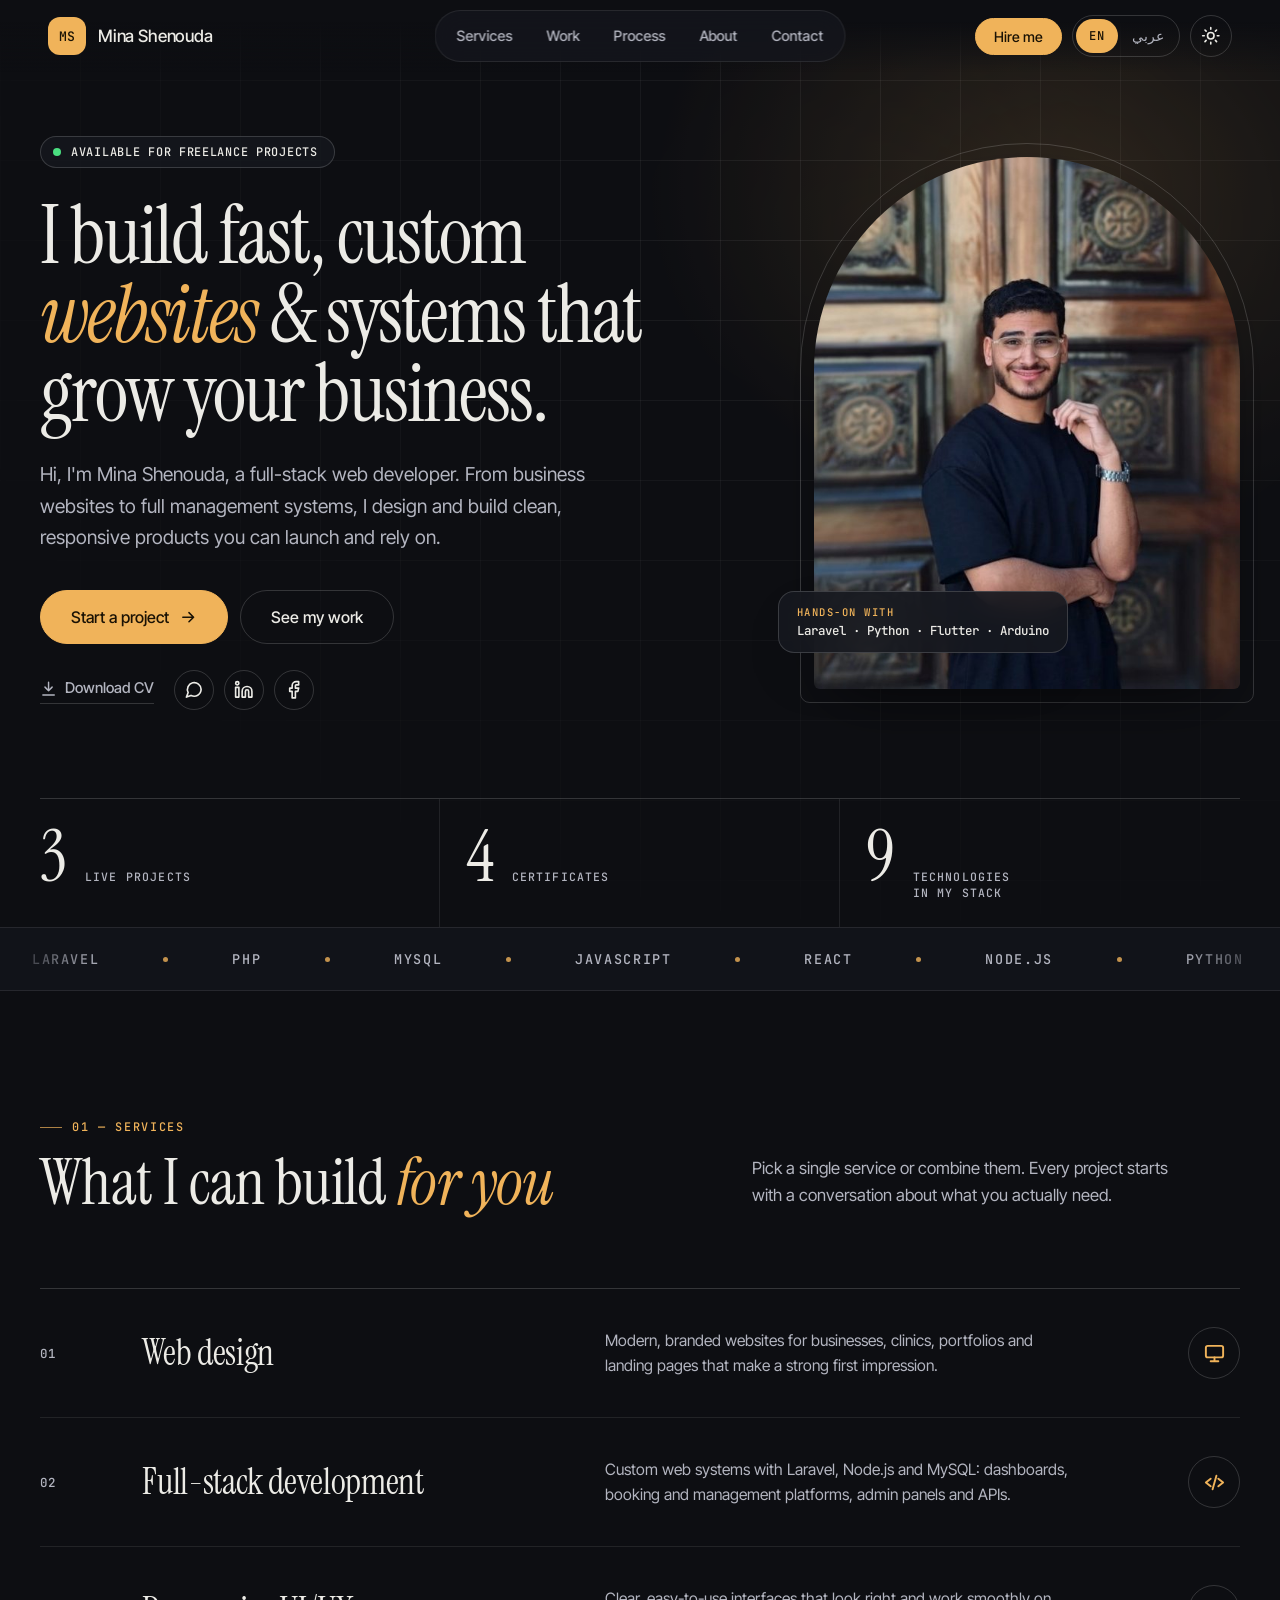
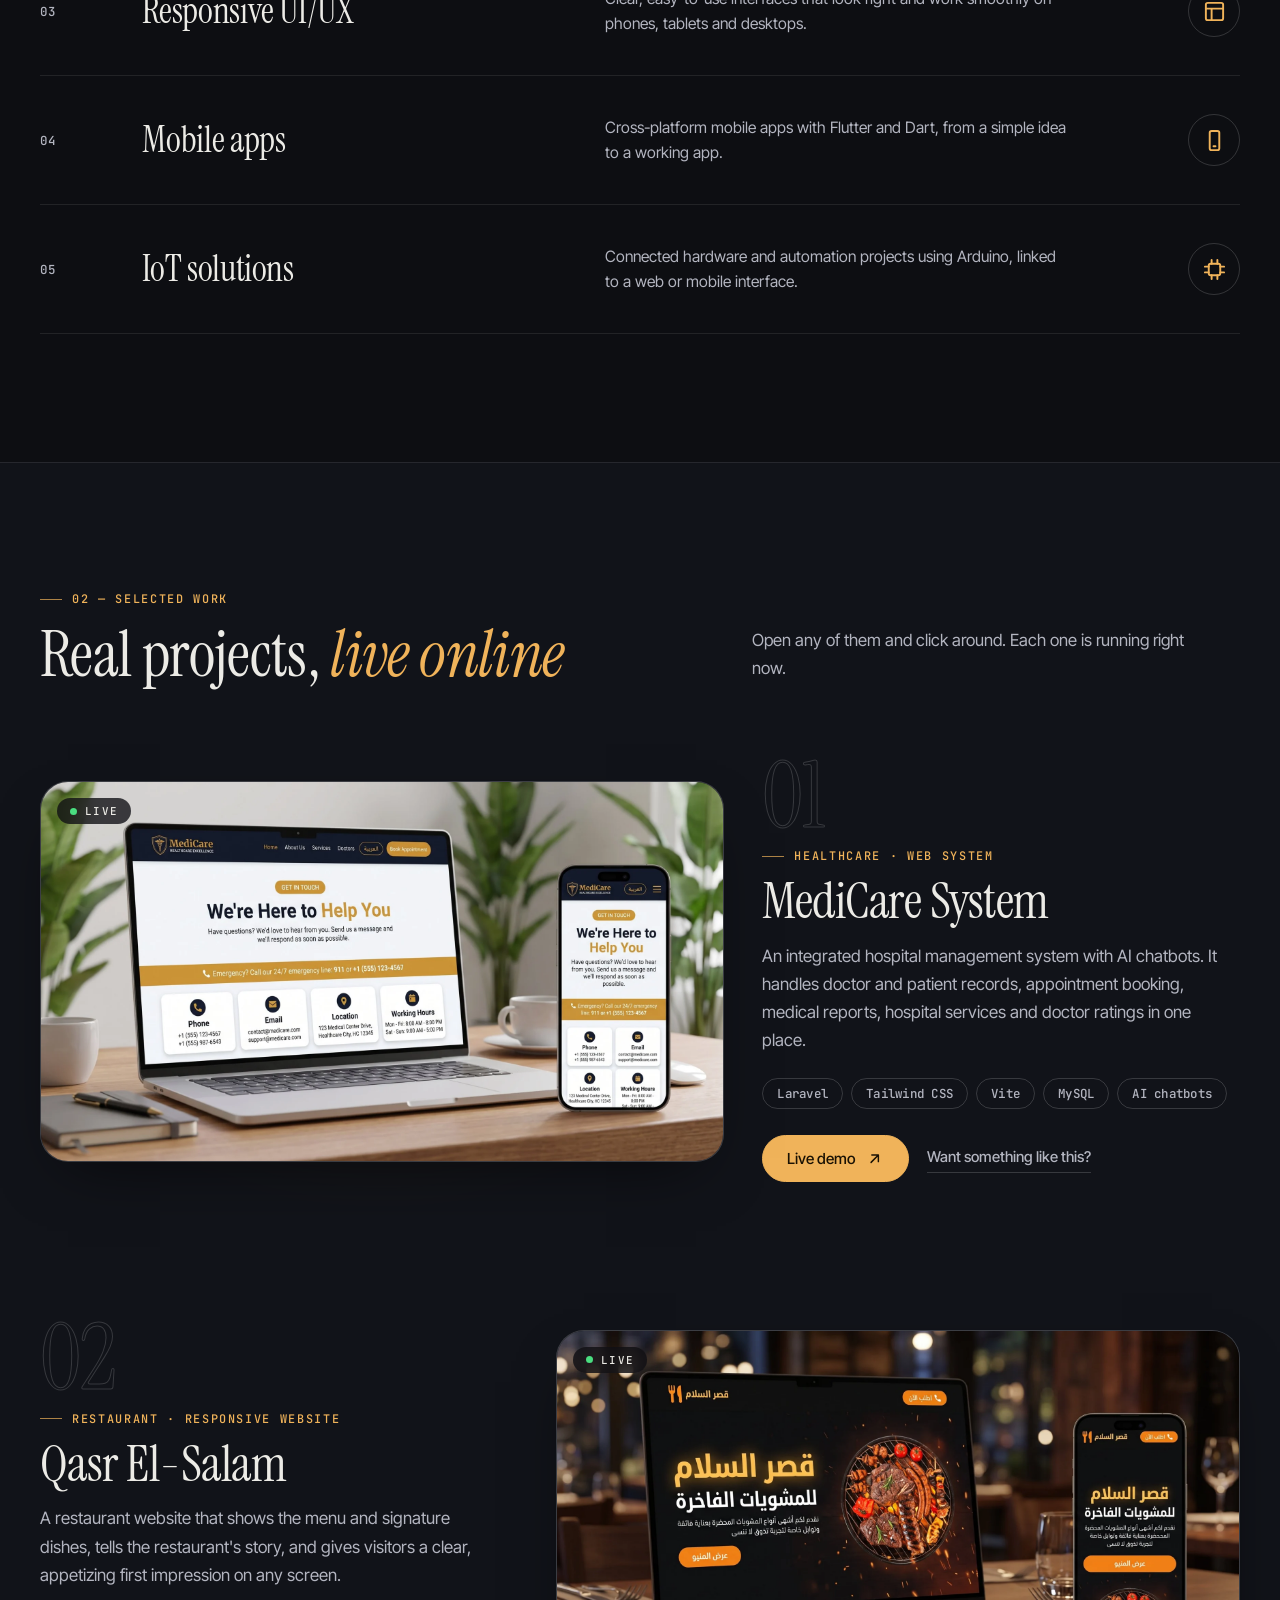
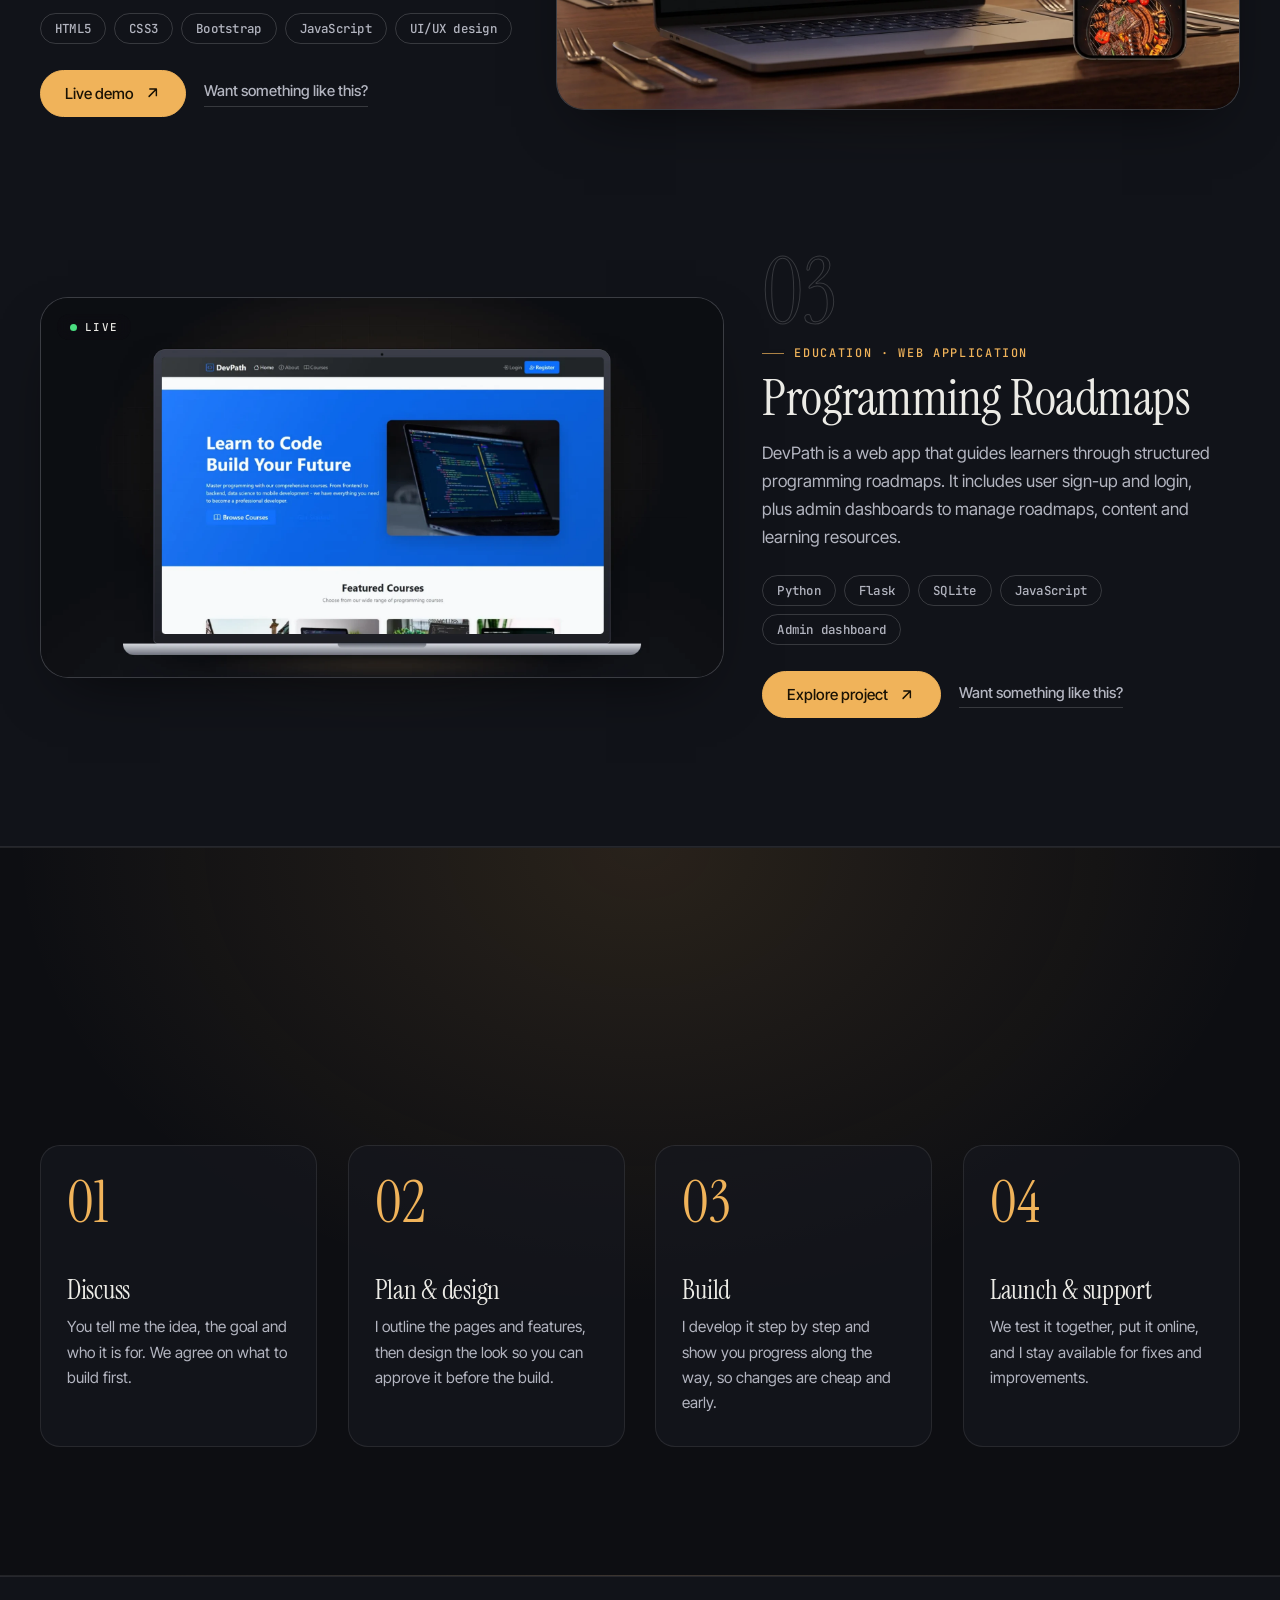
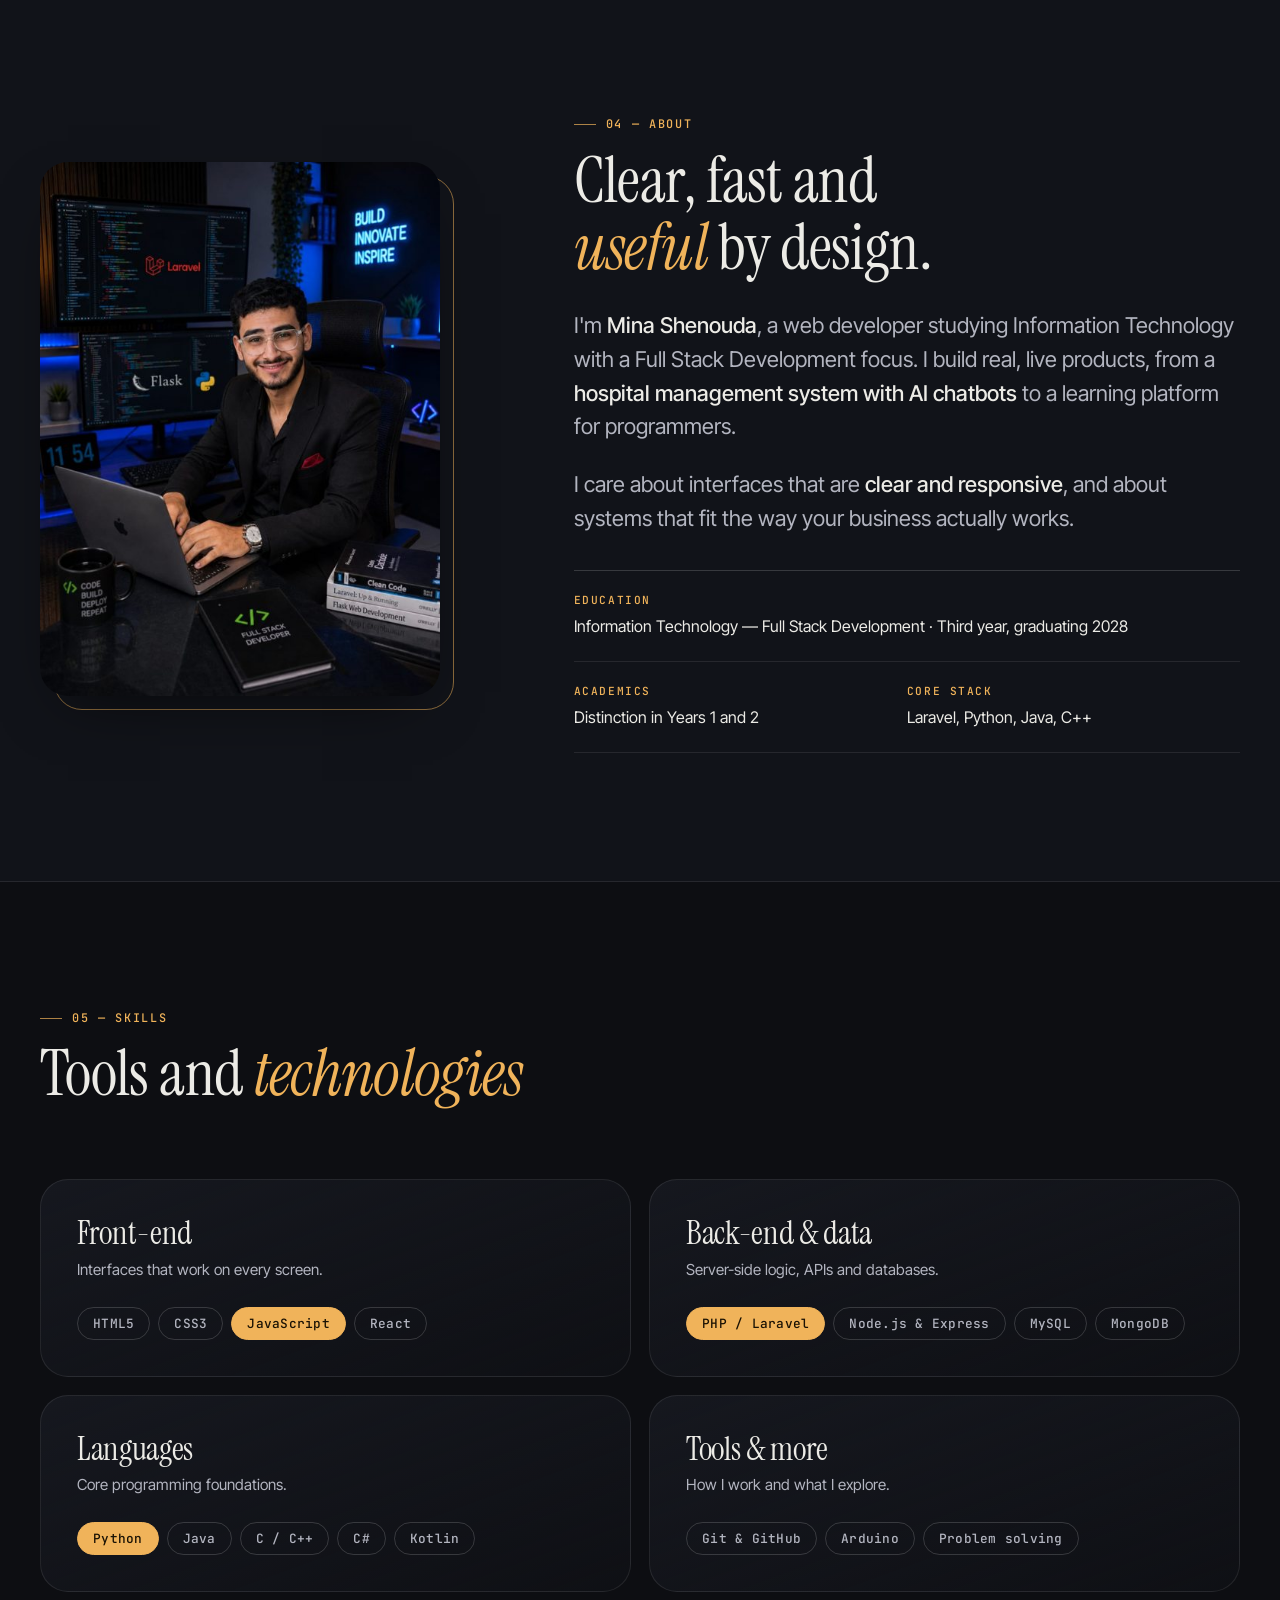
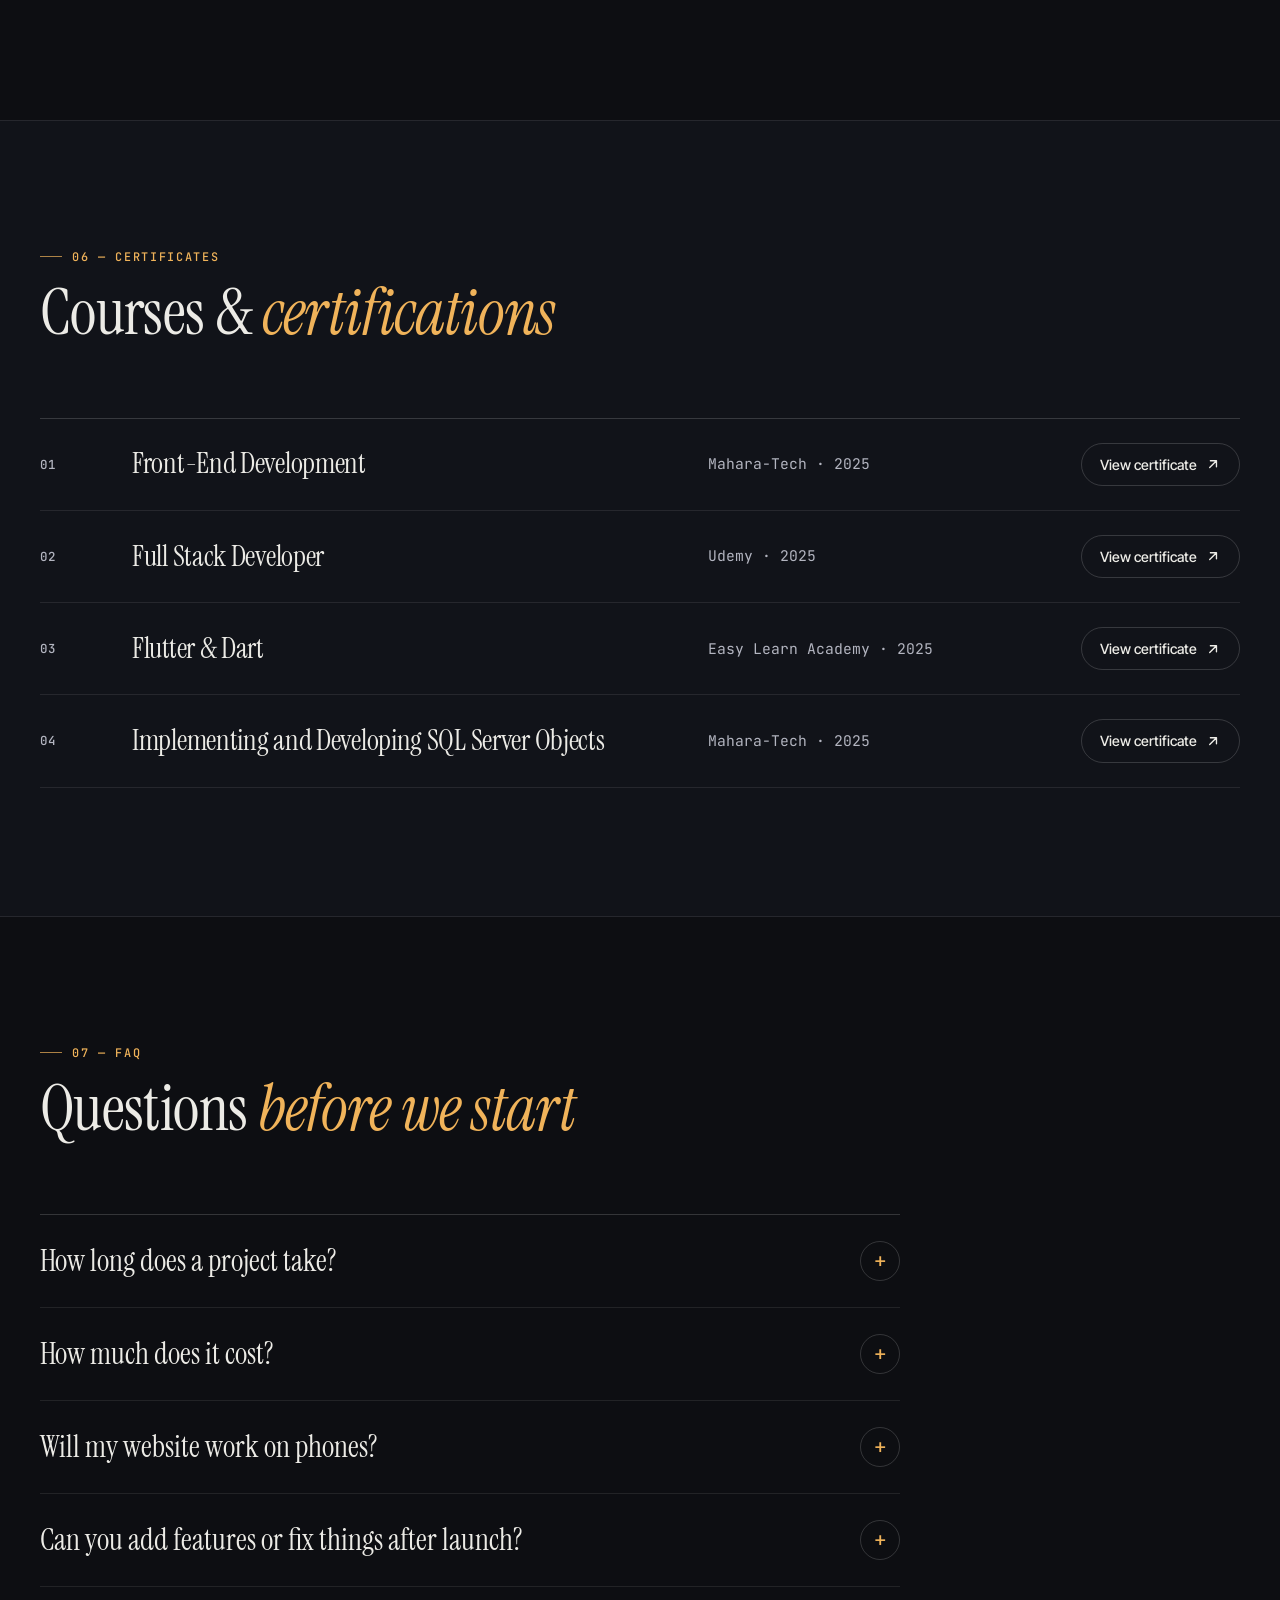
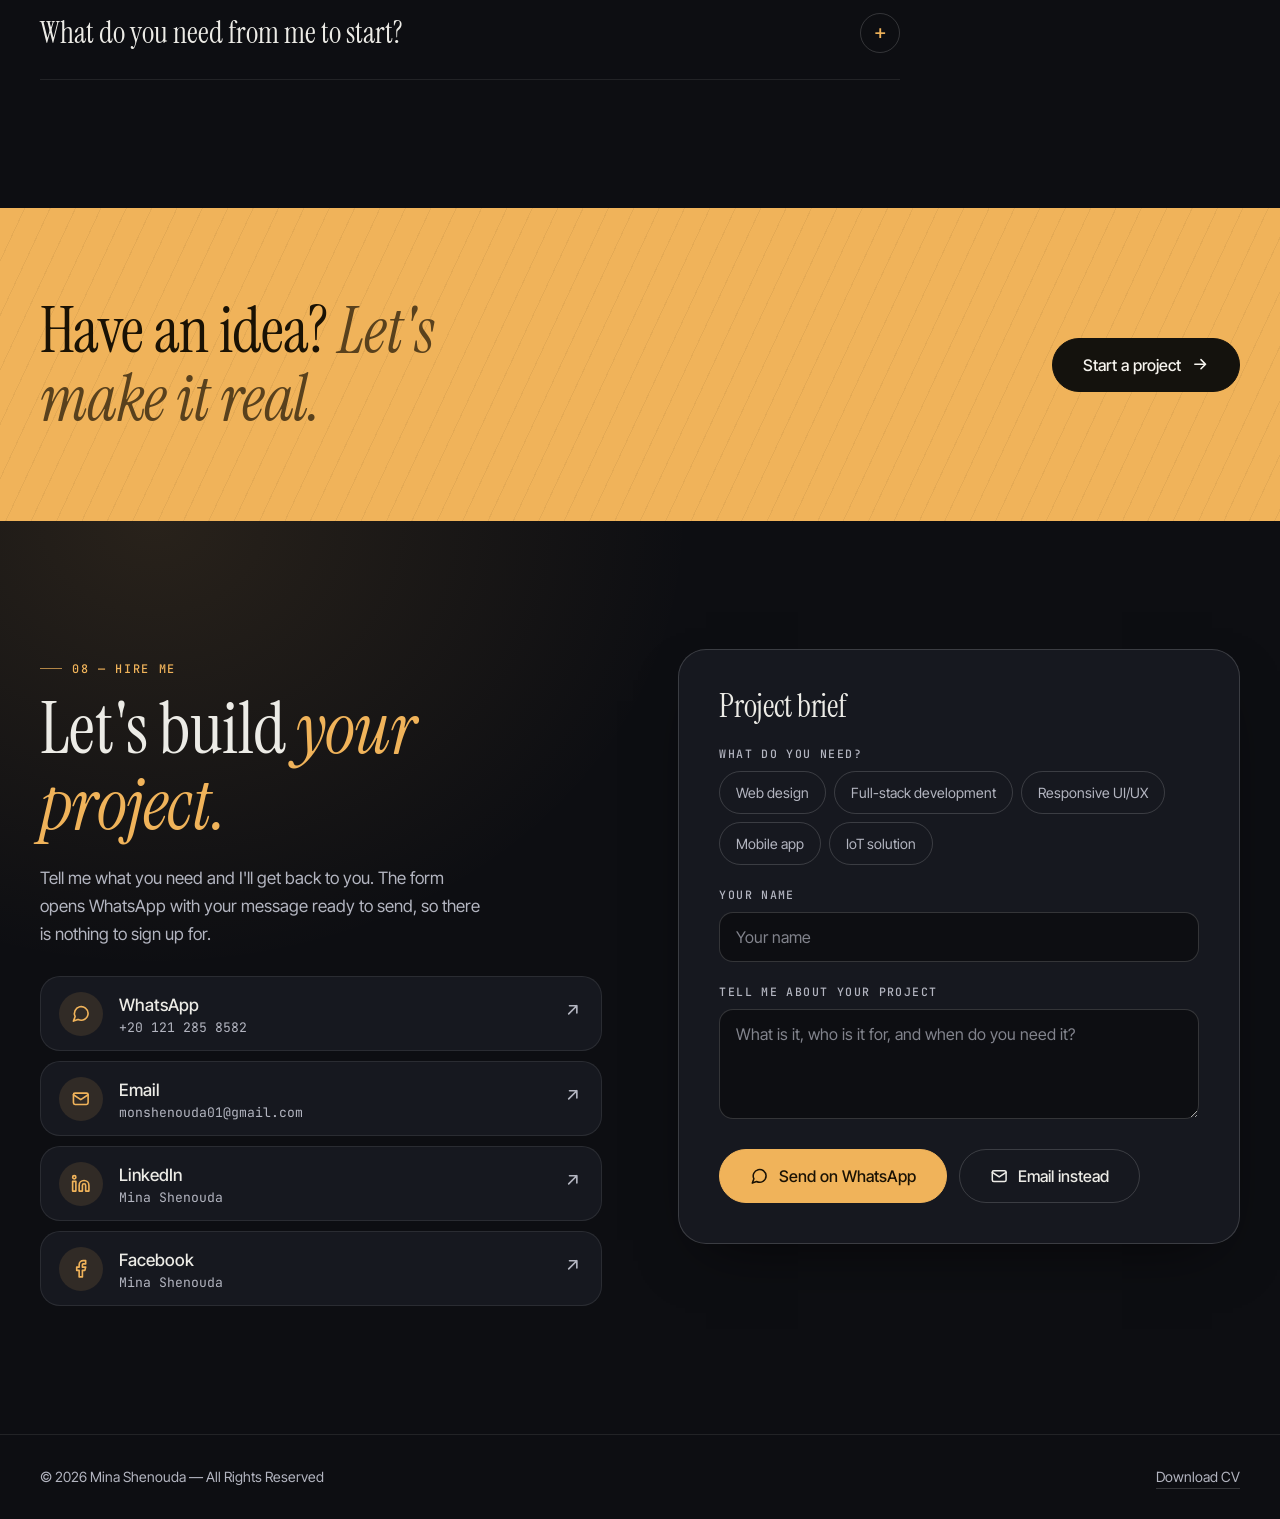
==== commit e4ca80b4: "Add files via upload" ====
--- a/index.html
+++ b/index.html
@@ -10,10 +10,10 @@
 <meta content="website" property="og:type"/>
 <meta content="Mina Shenouda | Freelance Full Stack Web Developer" property="og:title"/>
 <meta content="Custom websites, web systems, mobile apps and IoT solutions. Available for freelance projects." property="og:description"/>
-<meta content="assets/img/profile-hero.jpg" property="og:image"/>
+<meta content="profile-hero.jpg" property="og:image"/>
 <meta content="Portrait of Mina Shenouda" property="og:image:alt"/>
 <meta content="Mina Shenouda" property="og:site_name"/>
-<meta content="assets/img/profile-hero.jpg" name="twitter:image"/>
+<meta content="profile-hero.jpg" name="twitter:image"/>
 <meta content="summary_large_image" name="twitter:card"/>
 <meta content="Mina Shenouda | Freelance Full Stack Web Developer" name="twitter:title"/>
 <meta content="Custom websites, web systems, mobile apps and IoT solutions. Available for freelance projects." name="twitter:description"/>
@@ -71,11 +71,11 @@
 <a class="btn btn-ghost btn-lg" data-i18n="k020" href="#projects">See my work</a>
 </div>
 <div class="row sub">
-<a class="textlink" download="" href="assets/docs/Mina_Shenouda_CV.pdf"><svg aria-hidden="true" class="ic"><use href="#i-dl"></use></svg> <span data-i18n="k021">Download CV</span></a>
+<a class="textlink" download="" href="Mina_Shenouda_CV.pdf"><svg aria-hidden="true" class="ic"><use href="#i-dl"></use></svg> <span data-i18n="k021">Download CV</span></a>
 <div class="soc"><a aria-label="WhatsApp" data-i18n-attr="aria-label:k199" href="https://wa.me/201212858582" rel="noopener" target="_blank"><svg aria-hidden="true" class="ic"><use href="#i-wa"></use></svg></a><a aria-label="LinkedIn" data-i18n-attr="aria-label:k200" href="https://www.linkedin.com/in/mina-shenouda-7b002b254" rel="noopener" target="_blank"><svg aria-hidden="true" class="ic"><use href="#i-in"></use></svg></a><a aria-label="Facebook" data-i18n-attr="aria-label:k201" href="https://www.facebook.com/share/1EahEcfzfz/" rel="noopener" target="_blank"><svg aria-hidden="true" class="ic"><use href="#i-fb"></use></svg></a></div>
 </div>
 </div>
-<div class="portrait reveal"><img alt="Portrait of Mina Shenouda" data-i18n-attr="alt:k202" height="700" src="assets/img/profile-hero.jpg" width="700"/><div class="stack-card"><small data-i18n="k028">Hands-on with</small><span data-i18n="k029">Laravel · Python · Flutter · Arduino</span></div></div>
+<div class="portrait reveal"><img alt="Portrait of Mina Shenouda" data-i18n-attr="alt:k202" height="700" src="profile-hero.jpg" width="700"/><div class="stack-card"><small data-i18n="k028">Hands-on with</small><span data-i18n="k029">Laravel · Python · Flutter · Arduino</span></div></div>
 </div>
 <div class="wrap"><div class="stats"><div><b data-i18n="k022">3</b><span data-i18n="k023">Live projects</span></div><div><b data-i18n="k024">4</b><span data-i18n="k025">Certificates</span></div><div><b data-i18n="k026">9</b><span data-i18n="k027">Technologies in my stack</span></div></div></div>
 </section>
@@ -98,19 +98,19 @@
 <div class="wrap">
 <div class="sec-head reveal"><span class="kicker" data-i18n="k052">02 — Selected work</span><h2 data-i18n="k053">Real projects, <em>live online</em></h2><p class="sec-sub" data-i18n="k054">Open any of them and click around. Each one is running right now.</p></div>
 <article class="project">
-<div class="devices reveal"><a aria-label="Open MediCare System" class="shot" data-i18n-attr="aria-label:k204" href="http://hospital-mina.infinityfreeapp.com/" rel="noopener" target="_blank"><span class="live-badge"><i></i><span data-i18n="k215">Live</span></span><img alt="MediCare System shown on a laptop and a phone" data-i18n-attr="alt:k205" height="1110" loading="lazy" src="assets/img/project-medicare.webp" width="2000"/></a></div>
+<div class="devices reveal"><a aria-label="Open MediCare System" class="shot" data-i18n-attr="aria-label:k204" href="http://hospital-mina.infinityfreeapp.com/" rel="noopener" target="_blank"><span class="live-badge"><i></i><span data-i18n="k215">Live</span></span><img alt="MediCare System shown on a laptop and a phone" data-i18n-attr="alt:k205" height="1110" loading="lazy" src="project-medicare.webp" width="2000"/></a></div>
 <div class="p-info reveal"><span class="pnum" data-i18n="k055">01</span><span class="kicker" data-i18n="k056">Healthcare · Web system</span><h3 data-i18n="k057">MediCare System</h3><p data-i18n="k058">An integrated hospital management system with AI chatbots. It handles doctor and patient records, appointment booking, medical reports, hospital services and doctor ratings in one place.</p>
 <ul class="tags"><li data-i18n="k059">Laravel</li><li data-i18n="k060">Tailwind CSS</li><li data-i18n="k061">Vite</li><li data-i18n="k062">MySQL</li><li data-i18n="k063">AI chatbots</li></ul>
 <div class="row"><a class="btn" href="http://hospital-mina.infinityfreeapp.com/" rel="noopener" target="_blank"><span data-i18n="k064">Live demo</span> <svg aria-hidden="true" class="ic flip"><use href="#i-arrow-ur"></use></svg></a><a class="textlink ask" data-i18n="k065" data-project="MediCare System" href="#contact">Want something like this?</a></div></div>
 </article>
 <article class="project">
-<div class="devices reveal"><a aria-label="Open Qasr El-Salam" class="shot" data-i18n-attr="aria-label:k206" href="https://qasr-el-salam.runasp.net/" rel="noopener" target="_blank"><span class="live-badge"><i></i><span data-i18n="k215">Live</span></span><img alt="Qasr El-Salam restaurant website shown on a laptop and a phone" data-i18n-attr="alt:k207" height="1110" loading="lazy" src="assets/img/project-qasr-el-salam.webp" width="2000"/></a></div>
+<div class="devices reveal"><a aria-label="Open Qasr El-Salam" class="shot" data-i18n-attr="aria-label:k206" href="https://qasr-el-salam.runasp.net/" rel="noopener" target="_blank"><span class="live-badge"><i></i><span data-i18n="k215">Live</span></span><img alt="Qasr El-Salam restaurant website shown on a laptop and a phone" data-i18n-attr="alt:k207" height="1110" loading="lazy" src="project-qasr-el-salam.webp" width="2000"/></a></div>
 <div class="p-info reveal"><span class="pnum" data-i18n="k066">02</span><span class="kicker" data-i18n="k067">Restaurant · Responsive website</span><h3 data-i18n="k068">Qasr El-Salam</h3><p data-i18n="k069">A restaurant website that shows the menu and signature dishes, tells the restaurant's story, and gives visitors a clear, appetizing first impression on any screen.</p>
 <ul class="tags"><li data-i18n="k070">HTML5</li><li data-i18n="k071">CSS3</li><li data-i18n="k072">Bootstrap</li><li data-i18n="k073">JavaScript</li><li data-i18n="k074">UI/UX design</li></ul>
 <div class="row"><a class="btn" href="https://qasr-el-salam.runasp.net/" rel="noopener" target="_blank"><span data-i18n="k075">Live demo</span> <svg aria-hidden="true" class="ic flip"><use href="#i-arrow-ur"></use></svg></a><a class="textlink ask" data-i18n="k076" data-project="Qasr El-Salam" href="#contact">Want something like this?</a></div></div>
 </article>
 <article class="project">
-<div class="devices reveal"><a aria-label="Open Programming Roadmaps" class="shot" data-i18n-attr="aria-label:k208" href="https://mon22.pythonanywhere.com" rel="noopener" target="_blank"><span class="live-badge"><i></i><span data-i18n="k215">Live</span></span><img alt="Programming Roadmaps (DevPath) website shown on a laptop" data-i18n-attr="alt:k209" height="1110" loading="lazy" src="assets/img/project-roadmaps.webp" width="2000"/></a></div>
+<div class="devices reveal"><a aria-label="Open Programming Roadmaps" class="shot" data-i18n-attr="aria-label:k208" href="https://mon22.pythonanywhere.com" rel="noopener" target="_blank"><span class="live-badge"><i></i><span data-i18n="k215">Live</span></span><img alt="Programming Roadmaps (DevPath) website shown on a laptop" data-i18n-attr="alt:k209" height="1110" loading="lazy" src="project-roadmaps.webp" width="2000"/></a></div>
 <div class="p-info reveal"><span class="pnum" data-i18n="k077">03</span><span class="kicker" data-i18n="k078">Education · Web application</span><h3 data-i18n="k079">Programming Roadmaps</h3><p data-i18n="k080">DevPath is a web app that guides learners through structured programming roadmaps. It includes user sign-up and login, plus admin dashboards to manage roadmaps, content and learning resources.</p>
 <ul class="tags"><li data-i18n="k081">Python</li><li data-i18n="k082">Flask</li><li data-i18n="k083">SQLite</li><li data-i18n="k084">JavaScript</li><li data-i18n="k085">Admin dashboard</li></ul>
 <div class="row"><a class="btn" href="https://mon22.pythonanywhere.com" rel="noopener" target="_blank"><span data-i18n="k086">Explore project</span> <svg aria-hidden="true" class="ic flip"><use href="#i-arrow-ur"></use></svg></a><a class="textlink ask" data-i18n="k087" data-project="Programming Roadmaps" href="#contact">Want something like this?</a></div></div>
@@ -132,7 +132,7 @@
 <!-- ============ ABOUT ============ -->
 <section class="section alt" id="about">
 <div class="wrap about">
-<figure class="about-fig reveal"><img alt="Mina Shenouda working at his desk" data-i18n-attr="alt:k210" height="700" loading="lazy" src="assets/img/profile-about.jpg" width="525"/></figure>
+<figure class="about-fig reveal"><img alt="Mina Shenouda working at his desk" data-i18n-attr="alt:k210" height="700" loading="lazy" src="profile-about.jpg" width="525"/></figure>
 <div class="reveal"><div class="sec-head"><span class="kicker" data-i18n="k102">04 — About</span><h2 data-i18n="k103">Clear, fast and <em>useful</em> by design.</h2></div>
 <p data-i18n="k104">I'm <strong>Mina Shenouda</strong>, a web developer studying Information Technology with a Full Stack Development focus. I build real, live products, from a <strong>hospital management system with AI chatbots</strong> to a learning platform for programmers.</p>
 <p data-i18n="k105">I care about interfaces that are <strong>clear and responsive</strong>, and about systems that fit the way your business actually works.</p>
@@ -155,7 +155,7 @@
 <section class="section alt" id="certificates">
 <div class="wrap">
 <div class="sec-head reveal"><span class="kicker" data-i18n="k138">06 — Certificates</span><h2 data-i18n="k139">Courses &amp; <em>certifications</em></h2></div>
-<div class="certs" data-stagger=""><div class="cert reveal"><span class="n" data-i18n="k140">01</span><h3 data-i18n="k141">Front-End Development</h3><p data-i18n="k142">Mahara-Tech · 2025</p><a href="assets/docs/certificate-frontend-mahara-tech.pdf" rel="noopener" target="_blank"><span data-i18n="k143">View certificate</span> <svg aria-hidden="true" class="ic flip"><use href="#i-arrow-ur"></use></svg></a></div><div class="cert reveal"><span class="n" data-i18n="k144">02</span><h3 data-i18n="k145">Full Stack Developer</h3><p data-i18n="k146">Udemy · 2025</p><a href="assets/docs/certificate-fullstack-udemy.pdf" rel="noopener" target="_blank"><span data-i18n="k147">View certificate</span> <svg aria-hidden="true" class="ic flip"><use href="#i-arrow-ur"></use></svg></a></div><div class="cert reveal"><span class="n" data-i18n="k148">03</span><h3 data-i18n="k149">Flutter &amp; Dart</h3><p data-i18n="k150">Easy Learn Academy · 2025</p><a href="assets/docs/certificate-flutter-dart.pdf" rel="noopener" target="_blank"><span data-i18n="k151">View certificate</span> <svg aria-hidden="true" class="ic flip"><use href="#i-arrow-ur"></use></svg></a></div><div class="cert reveal"><span class="n" data-i18n="k152">04</span><h3 data-i18n="k153">Implementing and Developing SQL Server Objects</h3><p data-i18n="k154">Mahara-Tech · 2025</p><a href="assets/docs/certificate-sql-server-mahara-tech.pdf" rel="noopener" target="_blank"><span data-i18n="k155">View certificate</span> <svg aria-hidden="true" class="ic flip"><use href="#i-arrow-ur"></use></svg></a></div></div>
+<div class="certs" data-stagger=""><div class="cert reveal"><span class="n" data-i18n="k140">01</span><h3 data-i18n="k141">Front-End Development</h3><p data-i18n="k142">Mahara-Tech · 2025</p><a href="certificate-frontend-mahara-tech.pdf" rel="noopener" target="_blank"><span data-i18n="k143">View certificate</span> <svg aria-hidden="true" class="ic flip"><use href="#i-arrow-ur"></use></svg></a></div><div class="cert reveal"><span class="n" data-i18n="k144">02</span><h3 data-i18n="k145">Full Stack Developer</h3><p data-i18n="k146">Udemy · 2025</p><a href="certificate-fullstack-udemy.pdf" rel="noopener" target="_blank"><span data-i18n="k147">View certificate</span> <svg aria-hidden="true" class="ic flip"><use href="#i-arrow-ur"></use></svg></a></div><div class="cert reveal"><span class="n" data-i18n="k148">03</span><h3 data-i18n="k149">Flutter &amp; Dart</h3><p data-i18n="k150">Easy Learn Academy · 2025</p><a href="certificate-flutter-dart.pdf" rel="noopener" target="_blank"><span data-i18n="k151">View certificate</span> <svg aria-hidden="true" class="ic flip"><use href="#i-arrow-ur"></use></svg></a></div><div class="cert reveal"><span class="n" data-i18n="k152">04</span><h3 data-i18n="k153">Implementing and Developing SQL Server Objects</h3><p data-i18n="k154">Mahara-Tech · 2025</p><a href="certificate-sql-server-mahara-tech.pdf" rel="noopener" target="_blank"><span data-i18n="k155">View certificate</span> <svg aria-hidden="true" class="ic flip"><use href="#i-arrow-ur"></use></svg></a></div></div>
 </div>
 </section>
 <!-- ============ FAQ ============ -->
@@ -206,7 +206,7 @@
 </div>
 </section>
 </main>
-<footer class="site-footer"><div class="wrap"><span data-i18n="k192">© 2026 Mina Shenouda — All Rights Reserved</span><a data-i18n="k193" download="" href="assets/docs/Mina_Shenouda_CV.pdf">Download CV</a></div></footer>
+<footer class="site-footer"><div class="wrap"><span data-i18n="k192">© 2026 Mina Shenouda — All Rights Reserved</span><a data-i18n="k193" download="" href="Mina_Shenouda_CV.pdf">Download CV</a></div></footer>
 <button aria-label="Back to top" class="to-top" data-i18n-attr="aria-label:k214" type="button"><svg aria-hidden="true" class="ic"><use href="#i-up"></use></svg></button>
 <script src="i18n.js"></script>
 <script src="main.js"></script>
